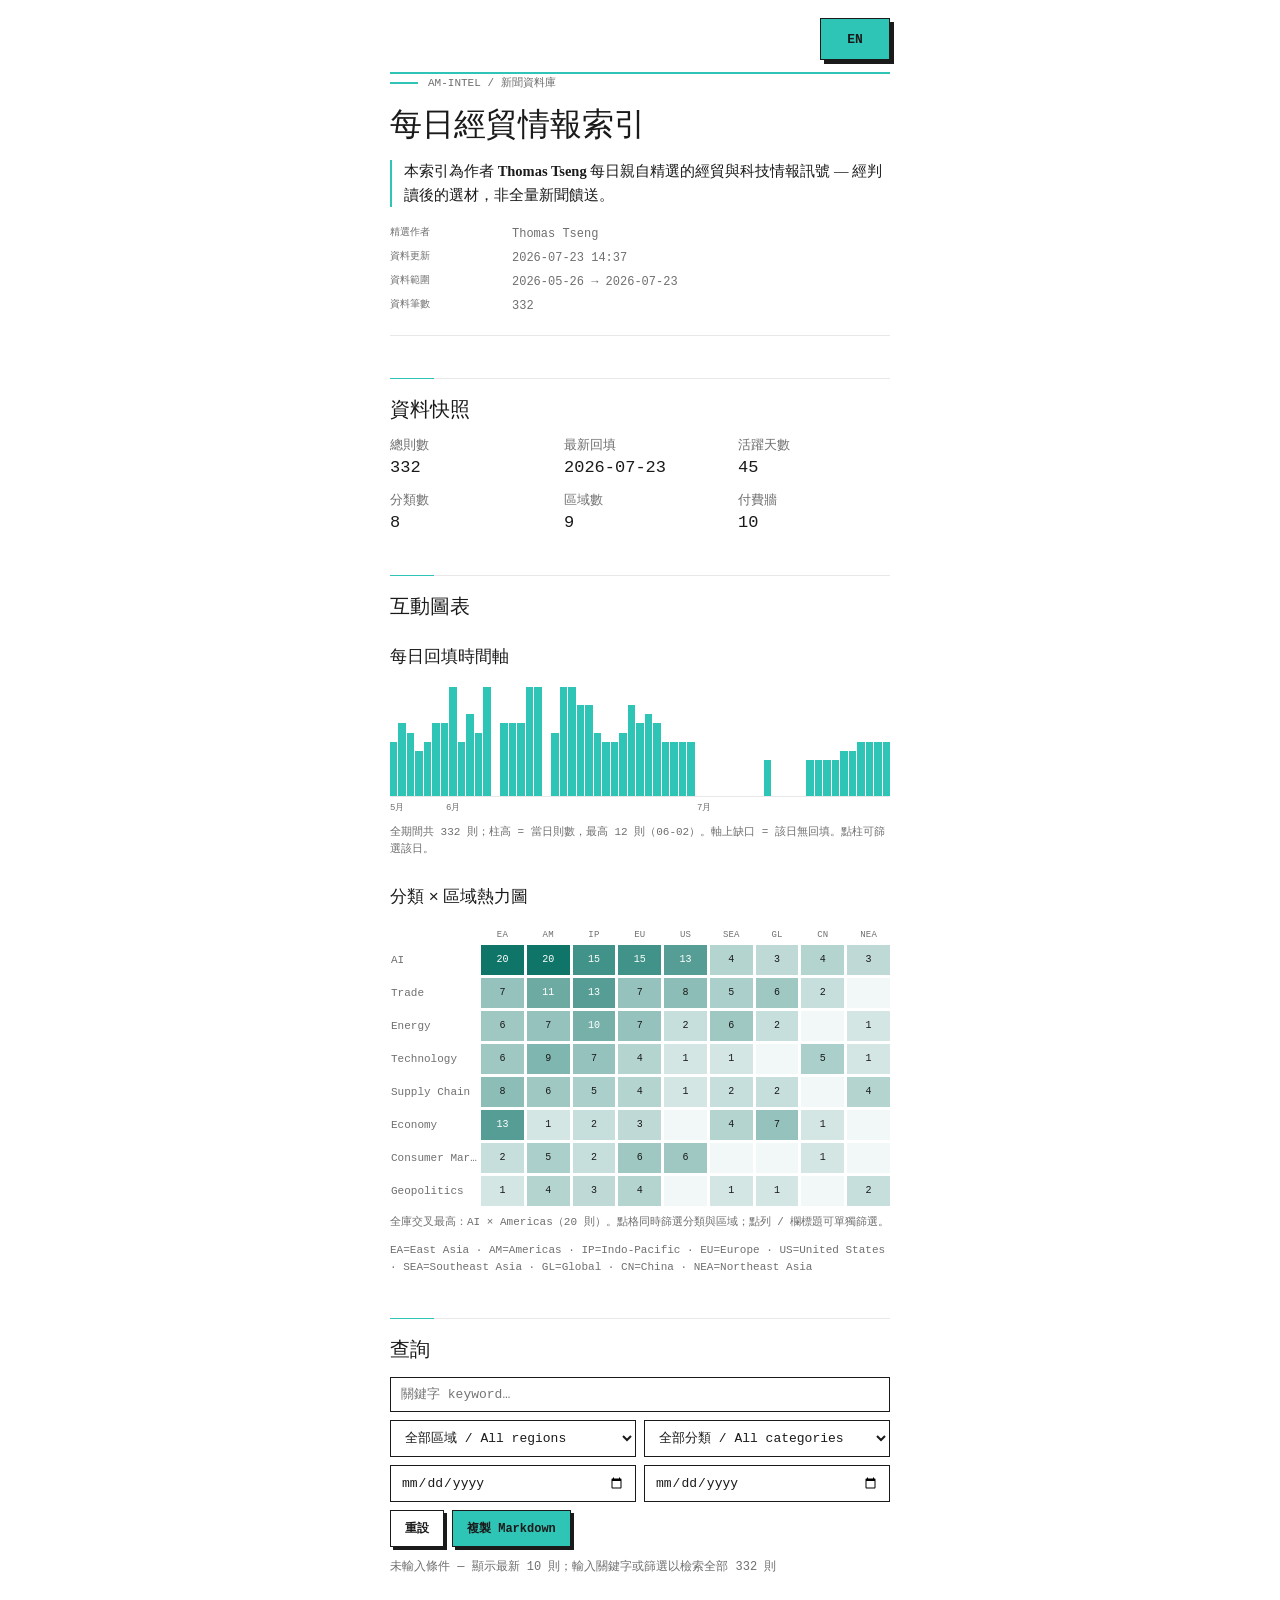
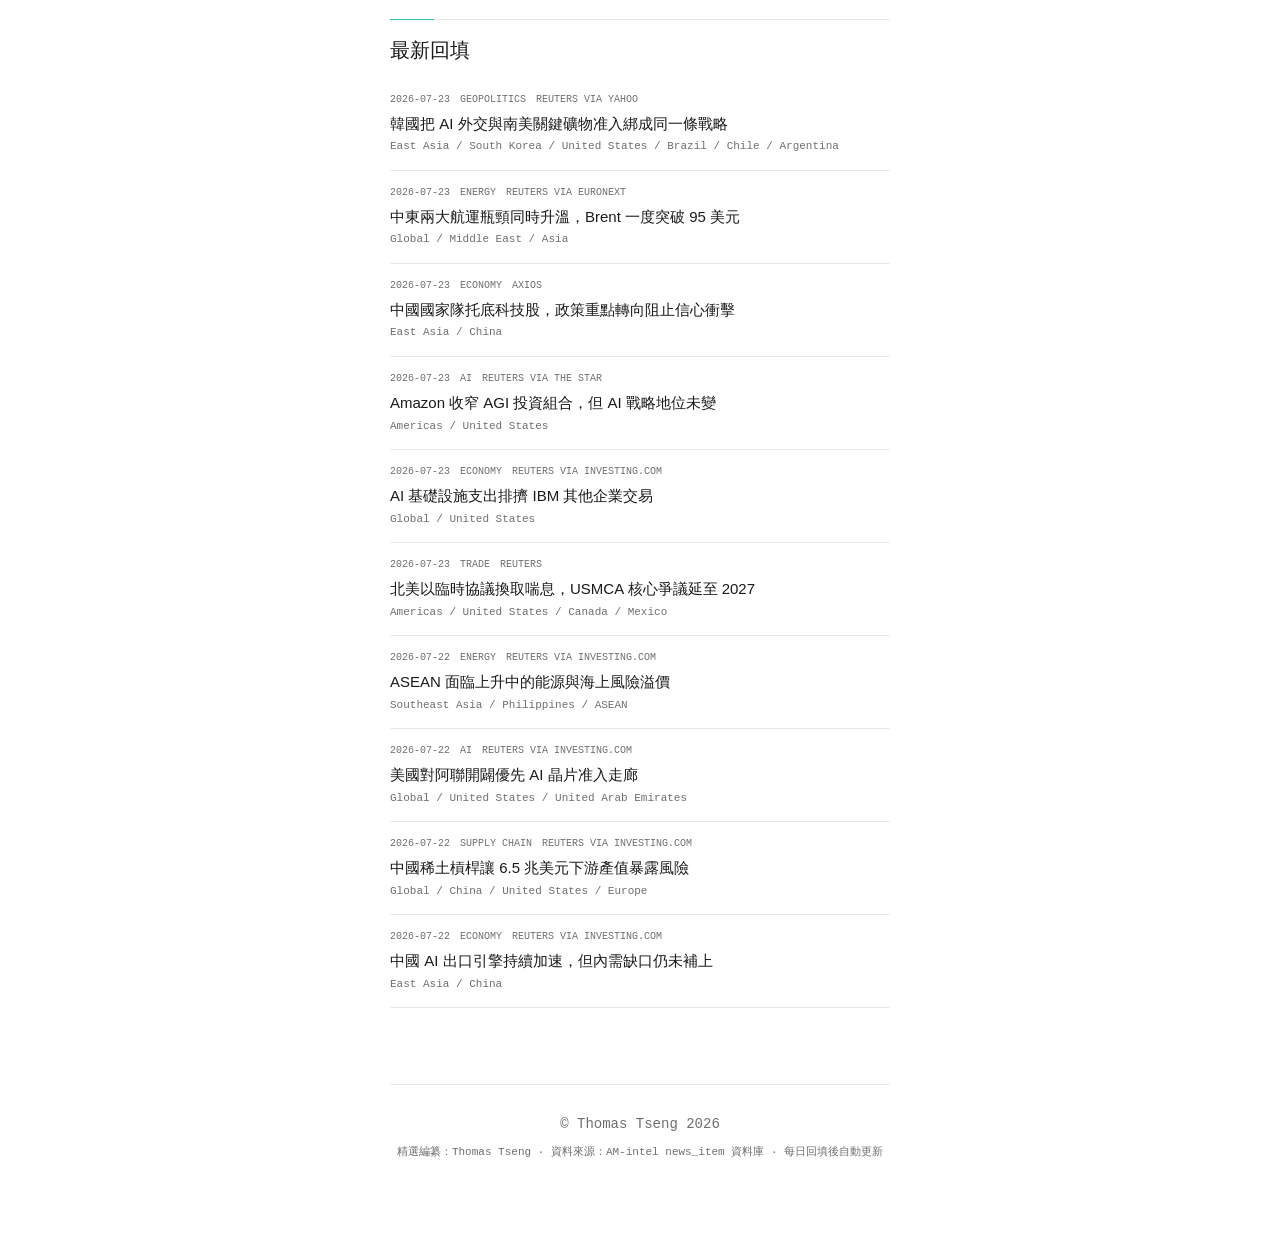
==== gas/index.html @ 2188354a "feat: GAS public deployment (curator emphasis by Thomas Tseng; live data via Pages data.json fallbac" ====
<!doctype html>
<html lang="zh-Hant">
<head>
  <meta charset="utf-8">
  <meta name="viewport" content="width=device-width, initial-scale=1">
  <title>AM-intel 新聞資料庫</title>
  <link rel="icon" href="data:image/svg+xml,<svg xmlns=%22http://www.w3.org/2000/svg%22 viewBox=%220 0 100 100%22><rect width=%22100%22 height=%22100%22 fill=%22%232ec4b6%22/></svg>">
  <style>
:root {
  --bg: #ffffff;
  --text: #1a1a1a;
  --muted: #6f6f6f;
  --line: #e8e8e8;
  --soft: #f6f7f7;
  --accent: #2ec4b6;
  --accent-soft: #e7f7f4;
  --font-body: Palatino, "Times New Roman", Times, Georgia, serif;
  --font-heading: "iA Writer Quattro S", Lato, Arial, sans-serif;
  --font-mono: "iA Writer Mono S", ui-monospace, SFMono-Regular, Menlo, monospace;
}
* { box-sizing: border-box; }
::selection { background: var(--accent-soft); color: var(--text); }
body { margin: 0; background: var(--bg); color: var(--text); font-family: var(--font-body); font-size: 15px; line-height: 1.68; }
.page { position: relative; width: min(500px, calc(100vw - 36px)); margin: 0 auto; padding: 72px 0 84px; }
body[data-lang="en"] [data-lang="zh"], body[data-lang="zh"] [data-lang="en"] { display: none !important; }
.language-toggle { position: absolute; top: 18px; right: 0; z-index: 20; min-width: 70px; min-height: 42px; border: 1px solid var(--text); background: var(--accent); color: var(--text); box-shadow: 4px 4px 0 var(--text); font-family: var(--font-mono); font-size: 13px; font-weight: 700; cursor: pointer; }
.language-toggle:hover { transform: translate(-1px, -1px); box-shadow: 5px 5px 0 var(--text); }
.language-toggle:active { transform: translate(2px, 2px); box-shadow: 2px 2px 0 var(--text); }
.language-toggle:focus-visible { outline: 3px solid var(--text); outline-offset: 4px; }
header { border-top: 2px solid var(--accent); border-bottom: 1px solid var(--line); padding-bottom: 20px; margin-bottom: 38px; }
.eyebrow { font-family: var(--font-mono); font-size: 11px; text-transform: uppercase; color: var(--muted); margin: 0 0 16px; }
.eyebrow::before { content: ""; display: inline-block; width: 28px; height: 2px; margin-right: 10px; vertical-align: middle; background: var(--accent); }
h1 { font-family: var(--font-heading); font-size: 32px; line-height: 1.05; font-weight: 400; margin: 0 0 18px; max-width: 500px; }
.meta { display: grid; gap: 6px; max-width: 500px; color: var(--muted); font-family: var(--font-mono); font-size: 12px; line-height: 1.5; }
.meta div { display: grid; grid-template-columns: 112px 1fr; gap: 10px; }
.meta-label { font-size: 10px; text-transform: uppercase; color: var(--muted); }
section { margin: 42px 0; }
h2 { position: relative; font-family: var(--font-heading); font-size: 20px; line-height: 1.2; font-weight: 400; margin: 0 0 16px; padding-top: 18px; border-top: 1px solid var(--line); }
h2::before { content: ""; position: absolute; top: -1px; left: 0; width: 44px; height: 1px; background: var(--accent); }
h3 { font-family: var(--font-heading); font-size: 17px; line-height: 1.25; font-weight: 400; margin: 28px 0 10px; }
p, li { max-width: 500px; }
a { color: var(--text); text-decoration-color: var(--accent); text-decoration-thickness: 1px; text-underline-offset: 2px; }
a:hover { text-decoration-color: var(--text); }
.muted { color: var(--muted); }
.curator { border-left: 2px solid var(--accent); padding-left: 12px; font-size: 14.5px; line-height: 1.62; margin: 0 0 18px; max-width: 500px; }

/* ---------- Metrics ---------- */
.metrics { display: grid; grid-template-columns: repeat(3, 1fr); column-gap: 22px; row-gap: 14px; }
.metric-label { display: block; font-size: 13px; line-height: 1.25; color: var(--muted); }
.metric-value { display: block; font-family: var(--font-mono); font-size: 17px; line-height: 1.1; margin-top: 6px; color: var(--text); }

/* ---------- Charts ---------- */
.chart-block { margin: 20px 0 26px; }
.chart-caption { color: var(--muted); font-family: var(--font-mono); font-size: 11px; line-height: 1.55; margin-top: 8px; }
/* daily timeline（連續時間軸細柱；空日 = 真實缺口，仍可 hover） */
#chart-tl { display: grid; gap: 1px; height: 110px; align-items: stretch; border-bottom: 1px solid var(--line); }
.tl-slot { position: relative; border: 0; padding: 0; margin: 0; background: transparent; cursor: pointer; display: flex; align-items: flex-end; transition: background 150ms ease; }
.tl-slot:hover { background: var(--accent-soft); }
.tl-slot:focus-visible { outline: 2px solid var(--text); outline-offset: 1px; }
.tl-bar { display: block; width: 100%; background: var(--accent); transition: height 560ms cubic-bezier(0.2, 0.8, 0.2, 1); }
.tl-slot.active { background: var(--accent-soft); }
.tl-slot.active .tl-bar { background: var(--text); }
#tl-x { display: grid; gap: 1px; font-family: var(--font-mono); font-size: 9px; color: var(--muted); margin-top: 4px; }
#tl-x span { overflow: visible; white-space: nowrap; }
/* matrix heatmap（分類 × 區域） */
#chart-matrix { display: grid; gap: 3px; }
.mx-h, .mx-rl { border: 0; background: none; padding: 2px 1px; cursor: pointer; font-family: var(--font-mono); color: var(--muted); }
.mx-h { font-size: 9px; text-align: center; letter-spacing: 0.02em; }
.mx-rl { font-size: 11px; text-align: left; overflow: hidden; text-overflow: ellipsis; white-space: nowrap; }
.mx-h:hover, .mx-rl:hover { color: var(--text); }
.mx-h.active, .mx-rl.active { color: var(--text); font-weight: 700; }
.mx-h:focus-visible, .mx-rl:focus-visible, .mx-cell:focus-visible { outline: 2px solid var(--text); outline-offset: 1px; }
.mx-cell { border: 0; padding: 0; min-height: 30px; cursor: pointer; font-family: var(--font-mono); font-size: 10px; display: flex; align-items: center; justify-content: center; transition: background 320ms ease; }
.mx-cell.active { outline: 2px solid var(--text); }
.mx-corner { pointer-events: none; }
/* tooltip */
#tip { position: fixed; z-index: 50; pointer-events: none; background: var(--text); color: #fff; font-family: var(--font-mono); font-size: 11px; line-height: 1.5; padding: 6px 9px; max-width: 260px; display: none; }

/* ---------- Query console ---------- */
.qrow { display: flex; flex-wrap: wrap; gap: 8px; margin-bottom: 8px; }
input[type="search"], select, input[type="date"] {
  font-family: var(--font-mono); font-size: 13px; color: var(--text);
  background: var(--bg); border: 1px solid var(--text); border-radius: 0;
  padding: 9px 10px; outline: none;
}
input[type="search"] { flex: 1 1 100%; }
select { flex: 1 1 46%; }
input[type="date"] { flex: 1 1 46%; }
input:focus-visible, select:focus-visible { outline: 2px solid var(--accent); outline-offset: 1px; }
.btn { font-family: var(--font-mono); font-size: 12px; font-weight: 700; border: 1px solid var(--text); background: var(--bg); color: var(--text); box-shadow: 3px 3px 0 var(--text); padding: 9px 14px; cursor: pointer; }
.btn:hover { transform: translate(-1px, -1px); box-shadow: 4px 4px 0 var(--text); }
.btn:active { transform: translate(2px, 2px); box-shadow: 1px 1px 0 var(--text); }
.btn.primary { background: var(--accent); }
.btn:disabled { opacity: 0.4; cursor: not-allowed; transform: none; box-shadow: 3px 3px 0 var(--text); }
.status-line { font-family: var(--font-mono); font-size: 12px; color: var(--muted); margin-top: 10px; }
.chip { display: inline-block; font-family: var(--font-mono); font-size: 11px; color: var(--text); background: var(--accent-soft); border: 1px solid var(--accent); padding: 3px 9px; margin: 8px 6px 0 0; cursor: pointer; }

/* ---------- Records (card rows) ---------- */
.rows { margin-top: 4px; }
.row { padding: 14px 0; border-bottom: 1px solid var(--line); cursor: pointer; transition: background 200ms ease; animation: fade-up 320ms cubic-bezier(0.2, 0.8, 0.2, 1) both; }
.row:hover { background: linear-gradient(90deg, var(--accent-soft), transparent 70%); }
@keyframes fade-up { from { opacity: 0; transform: translateY(6px); } to { opacity: 1; transform: none; } }
@keyframes fade-slide { from { opacity: 0; transform: translateY(-4px); } to { opacity: 1; transform: none; } }
.row-top { font-family: var(--font-mono); font-size: 10px; text-transform: uppercase; color: var(--muted); margin-bottom: 4px; display: flex; flex-wrap: wrap; gap: 4px 10px; }
.row-top .pw { color: var(--text); border-bottom: 1px solid var(--accent); }
.row-title { font-family: var(--font-heading); font-size: 15px; line-height: 1.45; }
.row-geo { font-family: var(--font-mono); font-size: 11px; color: var(--muted); margin-top: 3px; }
/* ---------- Detail: Industrial Dashboard panel ---------- */
.detail {
  --ind-panel: #F7F8F9; --ind-line: #DCE0E5;
  --ind-accent: #2EC4B6; --ind-accent-dim: #0F7568;
  --ind-fg1: #1A1A1A; --ind-fg2: #4A5058; --ind-fg3: #8A9098; --ind-green: #1E8E5A;
  position: relative;
  margin: 6px 0 14px; padding: 18px 18px 20px;
  background: var(--ind-panel);
  background-image:
    linear-gradient(rgba(26,26,26,0.04) 1px, transparent 1px),
    linear-gradient(90deg, rgba(26,26,26,0.04) 1px, transparent 1px);
  background-size: 24px 24px;
  border: 1px solid var(--ind-line);
  color: var(--ind-fg1);
  animation: fade-slide 240ms ease-out both;
}
.detail::before, .detail::after { content: ""; position: absolute; width: 10px; height: 10px; pointer-events: none; }
.detail::before { top: -1px; left: -1px; border-top: 2px solid var(--ind-accent); border-left: 2px solid var(--ind-accent); }
.detail::after { bottom: -1px; right: -1px; border-bottom: 2px solid var(--ind-accent); border-right: 2px solid var(--ind-accent); }
.detail, .detail * { font-family: -apple-system, system-ui, "PingFang TC", "Noto Sans TC", sans-serif; }
.detail .mono, .detail .dlabel, .detail .durl, .detail .dmeta, .detail .tagchip, .detail .k, .detail .v { font-family: "iA Writer Mono S", ui-monospace, SFMono-Regular, Menlo, monospace; }
.det { display: grid; grid-template-columns: 1.2fr 1fr; gap: 16px 22px; }
.det-foot { margin-top: 16px; padding-top: 14px; border-top: 1px solid var(--ind-line); }
.dnote { margin-top: 12px; font-size: 10.5px; overflow-wrap: anywhere; }
.dlabel { font-size: 10px; letter-spacing: 0.2em; text-transform: uppercase; color: var(--ind-accent-dim); margin: 16px 0 6px; }
.det > div > .dlabel:first-child, .det [data-lang] > .dlabel:first-child { margin-top: 0; }
.detail .dsum { font-size: 13.5px; line-height: 1.75; color: var(--ind-fg1); }
.detail .dki { font-size: 12.5px; line-height: 1.65; color: var(--ind-fg2); }
.detail .durl { font-size: 11.5px; overflow-wrap: anywhere; line-height: 1.6; }
.detail .durl a { color: var(--ind-accent); text-decoration: none; border-bottom: 1px solid var(--ind-accent-dim); }
.detail .durl a:hover { border-bottom-color: var(--ind-accent); }
.detail .dmeta { font-size: 11px; color: var(--ind-fg3); }
.detail .meta-grid { font-size: 11.5px; }
.detail .k { display: block; font-size: 10px; letter-spacing: 0.12em; text-transform: uppercase; color: var(--ind-fg3); margin: 12px 0 3px; }
.detail .meta-grid .k:first-child { margin-top: 0; }
.detail .v { display: block; }
.detail .v { color: var(--ind-fg2); font-size: 11.5px; line-height: 1.6; overflow-wrap: anywhere; }
.detail .rel-high { color: var(--ind-green); }
.detail .tagchip { display: inline-block; font-size: 10.5px; color: var(--ind-fg2); border: 1px solid var(--ind-line); border-radius: 2px; padding: 2px 8px; margin: 0 6px 6px 0; }
@media (max-width: 480px) { .det { grid-template-columns: 1fr; } }
.morebar { text-align: center; padding: 18px 0 0; }
.empty { font-family: var(--font-mono); font-size: 12px; color: var(--muted); padding: 24px 0; }

footer { margin-top: 58px; padding-top: 28px; border-top: 1px solid var(--line); color: var(--muted); font-family: var(--font-mono); font-size: 14px; text-align: center; }
.foot-note { font-size: 11px; margin-top: 6px; }

@media (max-width: 820px) {
  .page { width: calc(100vw - 30px); max-width: 500px; }
  .language-toggle { top: 14px; min-width: 68px; }
  h1 { font-size: 30px; }
  .metrics { grid-template-columns: 1fr 1fr; }
}
@media (max-width: 640px) {
  body { font-size: 14px; line-height: 1.65; }
  .page { width: calc(100vw - 24px); padding: 64px 0 72px; }
  .language-toggle { top: 10px; min-width: 62px; min-height: 38px; box-shadow: 3px 3px 0 var(--text); font-size: 12px; }
  header { margin-bottom: 32px; padding-bottom: 18px; }
  .eyebrow { font-size: 10px; margin-right: 82px; }
  h1 { font-size: 28px; line-height: 1.08; }
  .meta div { grid-template-columns: 1fr; gap: 0; }
  section { margin: 36px 0; }
  h2 { font-size: 19px; }
  .metrics { grid-template-columns: 1fr 1fr; column-gap: 16px; row-gap: 16px; }
  .metric-label { font-size: 12px; }
  .metric-value { font-size: 16px; }
  .crow { grid-template-columns: 96px 1fr 30px; }
}
@media (max-width: 380px) {
  .page { width: calc(100vw - 20px); }
  h1 { font-size: 26px; }
  .metrics { grid-template-columns: 1fr; }
  .eyebrow { margin-right: 72px; }
}
@media (prefers-reduced-motion: reduce) {
  *, *::before, *::after { transition: none !important; animation: none !important; }
}
@media print {
  body { font-size: 12px; }
  .page { width: auto; padding: 24px; }
  .language-toggle, .qrow, .btn, .morebar { display: none; }
  a { color: var(--text); text-decoration: none; }
  .col, .crow-fill { -webkit-print-color-adjust: exact; print-color-adjust: exact; }
}
  </style>
</head>
<body data-lang="zh">
  <main class="page">
    <button class="language-toggle" type="button" data-lang-toggle aria-label="Switch to English" aria-pressed="false">EN</button>
    <header>
      <p class="eyebrow"><span data-lang="zh">AM-INTEL / 新聞資料庫</span><span data-lang="en">AM-INTEL / News Database</span></p>
      <h1><span data-lang="zh">每日經貿情報索引</span><span data-lang="en">Daily Trade &amp; Tech Intelligence Index</span></h1>
      <p class="curator"><span data-lang="zh">本索引為作者 <strong>Thomas Tseng</strong> 每日親自精選的經貿與科技情報訊號 — 經判讀後的選材，非全量新聞饋送。</span><span data-lang="en">Every item in this index is hand-picked daily by the author, <strong>Thomas Tseng</strong> — a curated selection of trade &amp; tech intelligence, not a raw news feed.</span></p>
      <div class="meta">
        <div><span class="meta-label"><span data-lang="zh">精選作者</span><span data-lang="en">Curator</span></span><span class="meta-value">Thomas Tseng</span></div>
        <div><span class="meta-label"><span data-lang="zh">資料更新</span><span data-lang="en">Generated</span></span><time id="m-generated">–</time></div>
        <div><span class="meta-label"><span data-lang="zh">資料範圍</span><span data-lang="en">Date range</span></span><span id="m-range">–</span></div>
        <div><span class="meta-label"><span data-lang="zh">資料筆數</span><span data-lang="en">Records</span></span><span id="m-count">–</span></div>
      </div>
    </header>

    <section>
      <h2><span data-lang="zh">資料快照</span><span data-lang="en">Snapshot</span></h2>
      <div class="metrics">
        <div class="metric"><span class="metric-label"><span data-lang="zh">總則數</span><span data-lang="en">Total items</span></span><span class="metric-value" id="st-total">–</span></div>
        <div class="metric"><span class="metric-label"><span data-lang="zh">最新回填</span><span data-lang="en">Latest backfill</span></span><span class="metric-value" id="st-latest">–</span></div>
        <div class="metric"><span class="metric-label"><span data-lang="zh">活躍天數</span><span data-lang="en">Active days</span></span><span class="metric-value" id="st-days">–</span></div>
        <div class="metric"><span class="metric-label"><span data-lang="zh">分類數</span><span data-lang="en">Categories</span></span><span class="metric-value" id="st-cats">–</span></div>
        <div class="metric"><span class="metric-label"><span data-lang="zh">區域數</span><span data-lang="en">Regions</span></span><span class="metric-value" id="st-regions">–</span></div>
        <div class="metric"><span class="metric-label"><span data-lang="zh">付費牆</span><span data-lang="en">Paywalled</span></span><span class="metric-value" id="st-paywall">–</span></div>
      </div>
    </section>

    <section>
      <h2><span data-lang="zh">互動圖表</span><span data-lang="en">Interactive Charts</span></h2>

      <h3><span data-lang="zh">每日回填時間軸</span><span data-lang="en">Daily Intake Timeline</span></h3>
      <div class="chart-block">
        <div id="chart-tl" role="group" aria-label="Daily intake timeline"></div>
        <div id="tl-x" aria-hidden="true"></div>
        <p class="chart-caption" id="cap-cal"></p>
      </div>

      <h3><span data-lang="zh">分類 × 區域熱力圖</span><span data-lang="en">Category × Region Matrix</span></h3>
      <div class="chart-block">
        <div id="chart-matrix" role="group" aria-label="Category by region matrix heatmap"></div>
        <p class="chart-caption" id="cap-matrix"></p>
        <p class="chart-caption" id="mx-legend"></p>
      </div>
    </section>

    <section>
      <h2><span data-lang="zh">查詢</span><span data-lang="en">Query</span></h2>
      <div class="qrow">
        <input type="search" id="q" placeholder="關鍵字 keyword…" aria-label="keyword search">
        <select id="f-region" aria-label="region filter"></select>
        <select id="f-category" aria-label="category filter"></select>
        <input type="date" id="f-from" aria-label="date from">
        <input type="date" id="f-to" aria-label="date to">
        <button class="btn" id="btn-reset"><span data-lang="zh">重設</span><span data-lang="en">Reset</span></button>
        <button class="btn primary" id="btn-copy" disabled><span data-lang="zh">複製 Markdown</span><span data-lang="en">Copy Markdown</span></button>
      </div>
      <div class="status-line" id="status"></div>
      <div id="active-chips"></div>
    </section>

    <section>
      <h2 id="rows-title"><span data-lang="zh">最新回填</span><span data-lang="en">Latest Backfill</span></h2>
      <div class="rows" id="rows"></div>
      <div class="morebar" id="morebar"></div>
    </section>


    <footer>
      &copy; Thomas Tseng 2026
      <div class="foot-note muted" id="footer-meta"></div>
    </footer>
  </main>
  <div id="tip" role="status" aria-hidden="true"></div>

<script>
const EXPORT_CAP = 100;
const PAGE_SIZE = 40;
let DATA = { items: [] };
let matches = [];
let shown = 0;

const $ = (id) => document.getElementById(id);
const text = (v) => v == null ? "" : (Array.isArray(v) ? v.map(text).join(" ") : String(v));
const esc = (s) => text(s).replace(/[&<>"]/g, c => ({ "&": "&amp;", "<": "&lt;", ">": "&gt;", '"': "&quot;" }[c]));
const dual = (zh, en) => `<span data-lang="zh">${zh}</span><span data-lang="en">${en}</span>`;

function searchable(it) {
  return [
    it.note, it.signal_title_zh, it.signal_title_en, it.topic,
    it.summary_zh, it.summary_en, it.key_issue,
    it.region, it.country, it.category, it.sub_category,
    it.source, it.tags, it.source_tags, it.stakeholders,
  ].map(text).join(" ").toLowerCase();
}
const titleZh = (it) => it.signal_title_zh || it.topic || it.note;
const titleEn = (it) => it.signal_title_en || it.topic || it.note;
const sourceLabelZh = (it) => `${it.source || "原文"}${it.paywall ? "（付費牆）" : ""}`;
const mdLink = (label, url) => url ? `[${label}](${url})` : label;

/* ---------- Export (AM-intel/AGENTS.md Markdown Export Policy) ---------- */
function exportMarkdown(list, keyword) {
  const lines = [
    `# 關鍵字檢索：${keyword || "（全部）"}`, "",
    `匯出時間：${new Date().toISOString().slice(0, 16).replace("T", " ")}`,
    `結果數：${list.length}`, "",
  ];
  for (const it of list) {
    lines.push(`## ${titleZh(it)}`);
    lines.push("");
    lines.push(`- 日期：${it.date}`);
    lines.push(`- 區域 / 國家：${it.region || ""}${it.country ? " / " + it.country : ""}`);
    lines.push(`- 分類：${it.category || ""}`);
    lines.push(`- 來源：${mdLink(sourceLabelZh(it), it.source_url)}`);
    lines.push(`- 標題：[[${titleZh(it)}]]`);
    if (it.summary_zh) lines.push(`- 摘要：${it.summary_zh}`);
    if (it.key_issue) lines.push(`- 關鍵議題：${it.key_issue}`);
    lines.push("");
  }
  return lines.join("\n");
}

/* ---------- Aggregation ---------- */
function countBy(items, key) {
  const m = new Map();
  for (const it of items) m.set(it[key] || "N/A", (m.get(it[key] || "N/A") || 0) + 1);
  return [...m.entries()].sort((a, b) => b[1] - a[1]);
}

/* ---------- Tooltip ---------- */
const tip = $("tip");
function showTip(e, html) {
  tip.innerHTML = html;
  tip.style.display = "block";
  const x = Math.min(e.clientX + 12, window.innerWidth - 200);
  tip.style.left = x + "px";
  tip.style.top = (e.clientY + 14) + "px";
}
function hideTip() { tip.style.display = "none"; }

/* ---------- Charts: heatmaps, build once + cross-filter live update ----------
   月曆熱力圖排除「日期」條件；分類×區域矩陣排除「分類+區域」條件。
   深淺 = 則數強度；點擊 = 篩選；選中以外框高亮。 */
let CAT_KEYS = [], REGION_KEYS = [], CAL_DATES = [], chartsBuilt = false;
const REG_ABBR = { "East Asia": "EA", "Americas": "AM", "Indo-Pacific": "IP", "Europe": "EU", "United States": "US", "Southeast Asia": "SEA", "Global": "GL", "China": "CN", "Northeast Asia": "NEA" };
const abbr = (r) => REG_ABBR[r] || r.slice(0, 3).toUpperCase();

function passesExcept(it, f, skip) {
  return (!f.q || it._s.includes(f.q)) &&
    (skip.includes("region")   || !f.region   || it.region === f.region) &&
    (skip.includes("category") || !f.category || it.category === f.category) &&
    (skip.includes("date")     || ((!f.from || it.date >= f.from) && (!f.to || it.date <= f.to)));
}

/* 強度色：深薄荷 #0F7568 疊加透明度；零值近白（真零不誇大） */
const heatBg = (n, max) => n === 0
  ? "rgba(15,117,104,0.05)"
  : `rgba(15,117,104,${(0.14 + 0.86 * n / max).toFixed(2)})`;
const heatFg = (n, max) => (n > 0 && n / max > 0.45) ? "#fff" : "#1a1a1a";

const ymd = (dt) => `${dt.getFullYear()}-${String(dt.getMonth() + 1).padStart(2, "0")}-${String(dt.getDate()).padStart(2, "0")}`;
const parseD = (s) => new Date(+s.slice(0, 4), +s.slice(5, 7) - 1, +s.slice(8, 10), 12);

function buildCharts() {
  CAT_KEYS = countBy(DATA.items, "category").map(p => p[0]);
  REGION_KEYS = countBy(DATA.items, "region").map(p => p[0]);
  const dates = DATA.items.map(i => i.date).sort();
  const minD = parseD(dates[0]), maxD = parseD(dates[dates.length - 1]);

  /* --- 時間軸（連續日期，含空日缺口） --- */
  const tl = $("chart-tl"), tlx = $("tl-x");
  let lastMonth = -1;
  for (let d = new Date(minD); d <= maxD; d.setDate(d.getDate() + 1)) {
    const key = ymd(d);
    CAL_DATES.push(key);
    const slot = document.createElement("button");
    slot.type = "button"; slot.className = "tl-slot"; slot.dataset.key = key;
    slot.innerHTML = '<span class="tl-bar" style="height:0%"></span>';
    slot.addEventListener("mousemove", (e) => showTip(e, slot.dataset.tt));
    slot.addEventListener("mouseleave", hideTip);
    slot.addEventListener("click", () => {
      const on = $("f-from").value === key && $("f-to").value === key;
      $("f-from").value = on ? "" : key;
      $("f-to").value = on ? "" : key;
      render();
    });
    tl.appendChild(slot);
    const lbl = document.createElement("span");
    if (d.getMonth() !== lastMonth) {
      lastMonth = d.getMonth();
      lbl.innerHTML = dual(`${lastMonth + 1}月`, d.toLocaleString("en", { month: "short" }));
    }
    tlx.appendChild(lbl);
  }
  tl.style.gridTemplateColumns = `repeat(${CAL_DATES.length}, 1fr)`;
  tlx.style.gridTemplateColumns = `repeat(${CAL_DATES.length}, 1fr)`;

  /* --- 矩陣 --- */
  const mx = $("chart-matrix");
  mx.style.gridTemplateColumns = `88px repeat(${REGION_KEYS.length}, 1fr)`;
  const corner = document.createElement("div");
  corner.className = "mx-corner";
  mx.appendChild(corner);
  for (const reg of REGION_KEYS) {
    const h = document.createElement("button");
    h.type = "button"; h.className = "mx-h";
    h.textContent = abbr(reg); h.title = reg; h.dataset.reg = reg;
    h.addEventListener("click", () => { $("f-region").value = ($("f-region").value === reg) ? "" : reg; render(); });
    mx.appendChild(h);
  }
  for (const cat of CAT_KEYS) {
    const rl = document.createElement("button");
    rl.type = "button"; rl.className = "mx-rl";
    rl.textContent = cat; rl.title = cat; rl.dataset.cat = cat;
    rl.addEventListener("click", () => { $("f-category").value = ($("f-category").value === cat) ? "" : cat; render(); });
    mx.appendChild(rl);
    for (const reg of REGION_KEYS) {
      const c = document.createElement("button");
      c.type = "button"; c.className = "mx-cell";
      c.dataset.cat = cat; c.dataset.reg = reg;
      c.addEventListener("mousemove", (e) => showTip(e, c.dataset.tt));
      c.addEventListener("mouseleave", hideTip);
      c.addEventListener("click", () => {
        const both = $("f-category").value === cat && $("f-region").value === reg;
        $("f-category").value = both ? "" : cat;
        $("f-region").value = both ? "" : reg;
        render();
      });
      mx.appendChild(c);
    }
  }
  $("mx-legend").textContent = REGION_KEYS.map(r => `${abbr(r)}=${r}`).join(" · ");
}

function updateCharts() {
  const f = currentFilter();
  const filtered = f.q || f.region || f.category || f.from || f.to;

  /* 時間軸（排除日期自身） */
  const cBase = DATA.items.filter(it => passesExcept(it, f, "date"));
  const cCount = new Map(CAL_DATES.map(k => [k, 0]));
  for (const it of cBase) if (cCount.has(it.date)) cCount.set(it.date, cCount.get(it.date) + 1);
  const cMax = Math.max(...cCount.values(), 1);
  let peakDate = "", peakN = 0;
  for (const [k, n] of cCount) if (n > peakN) { peakN = n; peakDate = k; }
  $("chart-tl").querySelectorAll(".tl-slot").forEach(slot => {
    const d = slot.dataset.key, n = cCount.get(d);
    slot.querySelector(".tl-bar").style.height = (n / cMax * 100).toFixed(1) + "%";
    slot.classList.toggle("active", f.from === d && f.to === d);
    slot.dataset.tt = `${d}<br>${n} 則 / items`;
    slot.setAttribute("aria-label", `${d}: ${n}`);
  });
  const cTotal = [...cCount.values()].reduce((s2, n) => s2 + n, 0);
  $("cap-cal").innerHTML = cTotal === 0
    ? dual("目前條件下無資料。", "No records under the current query.")
    : dual(
        `${filtered ? "目前條件下" : "全期間"}共 ${cTotal} 則；柱高 = 當日則數，最高 ${peakN} 則（${peakDate.slice(5)}）。軸上缺口 = 該日無回填。點柱可篩選該日。`,
        `${cTotal} items ${filtered ? "under the current query" : "in total"}; bar height = items per day, peak ${peakN} (${peakDate.slice(5)}). Gaps on the axis are days with no backfill. Click a bar to filter.`
      );

  /* 矩陣（排除分類+區域自身） */
  const mBase = DATA.items.filter(it => passesExcept(it, f, "category+region"));
  const mCount = new Map();
  for (const it of mBase) {
    const k = it.category + "|" + it.region;
    mCount.set(k, (mCount.get(k) || 0) + 1);
  }
  const mMax = Math.max(...mCount.values(), 1);
  let topK = "", topN = 0;
  for (const [k, n] of mCount) if (n > topN) { topN = n; topK = k; }
  $("chart-matrix").querySelectorAll(".mx-cell").forEach(c => {
    const n = mCount.get(c.dataset.cat + "|" + c.dataset.reg) || 0;
    c.style.background = heatBg(n, mMax);
    c.style.color = heatFg(n, mMax);
    c.textContent = n > 0 ? n : "";
    c.classList.toggle("active", f.category === c.dataset.cat && f.region === c.dataset.reg);
    c.dataset.tt = `${esc(c.dataset.cat)} × ${esc(c.dataset.reg)}<br>${n} 則 / items`;
    c.setAttribute("aria-label", `${c.dataset.cat} × ${c.dataset.reg}: ${n}`);
  });
  $("chart-matrix").querySelectorAll(".mx-rl").forEach(b => b.classList.toggle("active", f.category === b.dataset.cat));
  $("chart-matrix").querySelectorAll(".mx-h").forEach(b => b.classList.toggle("active", f.region === b.dataset.reg));
  const [tCat, tReg] = topK.split("|");
  $("cap-matrix").innerHTML = mBase.length === 0
    ? dual("目前條件下無資料。", "No records under the current query.")
    : dual(
        `${filtered ? `目前條件 ${mBase.length} 則中` : "全庫"}交叉最高：${tCat} × ${tReg}（${topN} 則）。點格同時篩選分類與區域；點列 / 欄標題可單獨篩選。`,
        `Hottest cell ${filtered ? `among the ${mBase.length} matching items` : "overall"}: ${tCat} × ${tReg} (${topN}). Click a cell to filter both dimensions; click a row / column header to filter one.`
      );
}

function renderCharts() {
  if (!chartsBuilt) {
    chartsBuilt = true;
    buildCharts();
    requestAnimationFrame(() => requestAnimationFrame(updateCharts));
    return;
  }
  updateCharts();
}

/* ---------- Filter ---------- */
function currentFilter() {
  return {
    q: $("q").value.trim().toLowerCase(),
    region: $("f-region").value,
    category: $("f-category").value,
    from: $("f-from").value,
    to: $("f-to").value,
  };
}
function applyFilter() {
  const f = currentFilter();
  matches = DATA.items.filter((it) =>
    (!f.q || it._s.includes(f.q)) &&
    (!f.region || it.region === f.region) &&
    (!f.category || it.category === f.category) &&
    (!f.from || it.date >= f.from) &&
    (!f.to || it.date <= f.to)
  );
}

/* ---------- Records ---------- */
function rowNode(it) {
  const div = document.createElement("div");
  div.className = "row";
  div.setAttribute("role", "button");
  div.tabIndex = 0;
  const pwZh = it.paywall ? ` · <span class="pw">付費牆</span>` : "";
  const pwEn = it.paywall ? ` · <span class="pw">paywall</span>` : "";
  div.innerHTML =
    `<div class="row-top"><span>${it.date}</span><span>${esc(it.category)}</span>` +
    `<span>${dual(esc(it.source) + pwZh, esc(it.source) + pwEn)}</span></div>` +
    `<div class="row-title">${dual(esc(titleZh(it)), esc(titleEn(it)))}</div>` +
    `<div class="row-geo">${esc(it.region)}${it.country ? " / " + esc(it.country) : ""}</div>`;
  const open = () => toggleDetail(div, it);
  div.addEventListener("click", open);
  div.addEventListener("keydown", (e) => { if (e.key === "Enter" || e.key === " ") { e.preventDefault(); open(); } });
  return div;
}

function detailNode(it) {
  const d = document.createElement("div");
  d.className = "detail";
  const chips = (arr) => (Array.isArray(arr) ? arr : []).map(t => `<span class="tagchip">${esc(t)}</span>`).join("") || `<span class="v">–</span>`;
  const L = (en, zh) => dual(`${en} // ${zh}`, en);  /* 工業版複合標籤；EN 模式僅英文（no-CJK 契約） */
  const practice = (it.used_for_practice === true || it.used_for_practice === "true")
    ? "✓ " + (esc(it.practice_date) || "done") : "not yet";
  d.innerHTML = `<div class="det">
    <div>
      <div class="dlabel">${L("Summary", "摘要")}</div>
      <div class="dsum">${dual(esc(it.summary_zh) || "（無摘要）", esc(it.summary_en) || "(no summary)")}</div>
      ${it.key_issue ? `<div data-lang="zh"><div class="dlabel">Key Issue // 關鍵議題</div><div class="dki">${esc(it.key_issue)}</div></div>` : ""}
      <div class="dlabel">${L("Source URL", "消息來源")}</div>
      ${it.source_url
        ? `<div class="durl"><a href="${esc(it.source_url)}" target="_blank" rel="noopener">${esc(it.source_url)} ↗</a></div>`
        : `<div class="durl">–</div>`}
      <div class="dmeta" style="margin-top:4px">${dual(esc(sourceLabelZh(it)), esc(it.source) + (it.paywall ? " (paywall)" : ""))}</div>
    </div>
    <div>
      <div class="dlabel">Meta</div>
      <div class="meta-grid">
        <span class="k">EN Title</span><span class="v">${esc(it.signal_title_en) || "–"}</span>
        <span class="k">Topic</span><span class="v">${esc(it.topic) || "–"}</span>
        <span class="k">Sub-cat</span><span class="v">${esc(it.sub_category) || "–"}</span>
        <span class="k">Relevance</span><span class="v ${it.business_relevance === "high" ? "rel-high" : ""}">${esc(it.business_relevance) || "–"}</span>
        <span class="k">Practice</span><span class="v">${practice}</span>
      </div>
    </div>
  </div>
  <div class="det-foot">
    <div data-lang="zh">
      <div class="dlabel" style="margin-top:0">Stakeholders // 利害關係方</div>
      <div>${chips(it.stakeholders)}</div>
      <div class="dlabel">Tags // 標籤</div>
      <div>${chips(it.tags)}</div>
    </div>
    <div class="dmeta dnote" title="${esc(it.note)}">NOTE&nbsp;&nbsp;${esc(it.note.split("/").pop())}</div>
  </div>`;
  return d;
}

function toggleDetail(rowEl, it) {
  const next = rowEl.nextElementSibling;
  if (next && next.classList.contains("detail")) { next.remove(); return; }
  document.querySelectorAll(".detail").forEach(x => x.remove());
  rowEl.after(detailNode(it));
}

function appendRows(from, to) {
  const box = $("rows");
  let ri = 0;
  for (const it of matches.slice(from, to)) {
    const node = rowNode(it);
    node.style.animationDelay = Math.min(ri++ * 28, 320) + "ms";
    box.appendChild(node);
  }
  shown = Math.min(to, matches.length);
  const mb = $("morebar");
  mb.replaceChildren();
  if (shown < matches.length) {
    const b = document.createElement("button");
    b.className = "btn";
    b.innerHTML = dual(`載入更多（剩 ${matches.length - shown} 則）`, `Load more (${matches.length - shown} remaining)`);
    b.addEventListener("click", () => appendRows(shown, shown + PAGE_SIZE));
    mb.appendChild(b);
  }
}

function renderChips() {
  const f = currentFilter();
  const box = $("active-chips");
  box.replaceChildren();
  const chips = [];
  if (f.q) chips.push([`“${f.q}”`, () => { $("q").value = ""; }]);
  if (f.region) chips.push([f.region, () => { $("f-region").value = ""; }]);
  if (f.category) chips.push([f.category, () => { $("f-category").value = ""; }]);
  if (f.from || f.to) chips.push([`${f.from || "…"} → ${f.to || "…"}`, () => { $("f-from").value = ""; $("f-to").value = ""; }]);
  for (const [label, clear] of chips) {
    const b = document.createElement("button");
    b.className = "chip";
    b.type = "button";
    b.textContent = `${label} ✕`;
    b.addEventListener("click", () => { clear(); render(); });
    box.appendChild(b);
  }
}

const DEFAULT_ROWS = 10;
function render() {
  applyFilter();
  $("rows").replaceChildren();
  const f = currentFilter();
  const filtered = f.q || f.region || f.category || f.from || f.to;
  if (!filtered) matches = DATA.items.slice(0, DEFAULT_ROWS);
  $("btn-copy").disabled = matches.length === 0;
  $("rows-title").innerHTML = filtered
    ? dual("檢索結果", "Records")
    : dual("最新回填", "Latest Backfill");
  $("status").innerHTML = filtered
    ? dual(`符合 ${matches.length} 則（共 ${DATA.items.length} 則）`, `${matches.length} of ${DATA.items.length} records match`)
    : dual(`未輸入條件 — 顯示最新 ${matches.length} 則；輸入關鍵字或篩選以檢索全部 ${DATA.items.length} 則`,
           `No query — showing the latest ${matches.length}; type a keyword or filter to search all ${DATA.items.length}`);
  renderChips();
  renderCharts();
  if (matches.length === 0) {
    $("rows").innerHTML = `<div class="empty">${dual("沒有符合的新聞", "No matching records")}</div>`;
    $("morebar").replaceChildren();
    return;
  }
  appendRows(0, PAGE_SIZE);
}

/* ---------- Events ---------- */
$("q").addEventListener("input", render);
["f-region", "f-category", "f-from", "f-to"].forEach(id => $(id).addEventListener("change", render));
$("btn-reset").addEventListener("click", () => {
  ["q", "f-region", "f-category", "f-from", "f-to"].forEach(id => $(id).value = "");
  render();
});
$("btn-copy").addEventListener("click", async () => {
  const btn = $("btn-copy");
  const f = currentFilter();
  const isFiltered = f.q || f.region || f.category || f.from || f.to;
  const label = f.q || (isFiltered ? "（條件檢索）" : "（最新回填）");
  const md = exportMarkdown(matches.slice(0, EXPORT_CAP), label);
  try {
    await navigator.clipboard.writeText(md);
    btn.innerHTML = matches.length > EXPORT_CAP
      ? dual(`已複製前 ${EXPORT_CAP} 則`, `Copied first ${EXPORT_CAP}`)
      : dual("已複製 ✓", "Copied ✓");
  } catch (e) { btn.innerHTML = dual("複製失敗", "Copy failed"); console.error(e); }
  setTimeout(() => { btn.innerHTML = dual("複製 Markdown", "Copy Markdown"); }, 1500);
});

/* ---------- Language toggle (template standard) ---------- */
const toggle = document.querySelector("[data-lang-toggle]");
const titles = { zh: "AM-intel 新聞資料庫", en: "AM-intel News Database" };
function setLanguage(lang) {
  const next = lang === "en" ? "en" : "zh";
  document.documentElement.lang = next === "zh" ? "zh-Hant" : "en";
  document.body.dataset.lang = next;
  document.title = titles[next];
  toggle.textContent = next === "zh" ? "EN" : "ZH";
  toggle.setAttribute("aria-label", next === "zh" ? "Switch to English" : "Switch to Traditional Chinese");
  toggle.setAttribute("aria-pressed", next === "en" ? "true" : "false");
}
toggle.addEventListener("click", () => setLanguage(document.body.dataset.lang === "zh" ? "en" : "zh"));

/* ---------- Init ---------- */
function boot(d) {
    DATA = d;
    DATA.items.forEach(it => { it._s = searchable(it); });
    const dates = [...new Set(d.items.map(i => i.date))].sort();
    const cats = countBy(d.items, "category");
    const regs = countBy(d.items, "region");
    const fillSel = (id, zhAll, enAll, pairs) => {
      const s = $(id);
      const o0 = document.createElement("option");
      o0.value = "";
      o0.textContent = `${zhAll} / ${enAll}`;
      s.appendChild(o0);
      for (const [v] of pairs) {
        const o = document.createElement("option");
        o.value = o.textContent = v;
        s.appendChild(o);
      }
    };
    fillSel("f-region", "全部區域", "All regions", regs);
    fillSel("f-category", "全部分類", "All categories", cats);
    $("m-generated").textContent = d.generated_at.replace("T", " ").slice(0, 16);
    $("m-range").textContent = `${dates[0]} → ${dates[dates.length - 1]}`;
    $("m-count").textContent = d.count;
    $("st-total").textContent = d.count;
    $("st-latest").textContent = d.latest_date;
    $("st-days").textContent = dates.length;
    $("st-cats").textContent = cats.length;
    $("st-regions").textContent = regs.length;
    $("st-paywall").textContent = d.items.filter(i => i.paywall).length;
    $("footer-meta").innerHTML = dual(
      `精選編纂：Thomas Tseng · 資料來源：AM-intel news_item 資料庫 · 每日回填後自動更新`,
      `Curated by Thomas Tseng · Source: AM-intel news_item database · auto-refreshed after daily backfill`
    );
    render();
}
/* 載入順序：1) 內嵌 dataset（vault 離線版，builder 注入）2) fetch data.json（Pages 版） */
/* 絕對 URL 用片段 join 組裝：GAS HtmlService 會改寫頁面內（含 script 與註解）的 URL 樣式序列，
   使 document.write 載入器產生非法 token（2026-07-23 以 probe A-F 二分法實測定位）。
   任何「協定 + 雙斜線 + 網域」的完整序列都不得直接出現在本檔。 */
const DATA_URLS = ["data.json", ["https:", "thomas92tw.github.io", "am-intel-dashboard", "data.json"].join("/").replace(":/", ":" + "//")];
const inline = document.getElementById("dataset");
if (inline) {
  boot(JSON.parse(inline.textContent));
} else {
  (async () => {
    for (const url of DATA_URLS) {
      try {
        const r = await fetch(url);
        if (!r.ok) throw new Error(`HTTP ${r.status}`);
        boot(await r.json());
        return;
      } catch (e) { console.warn(`data source failed: ${url}`, e); }
    }
    $("status").innerHTML = dual(
      "無法載入資料來源（data.json）。",
      "Failed to load the data source (data.json)."
    );
  })();
}
</script>
</body>
</html>
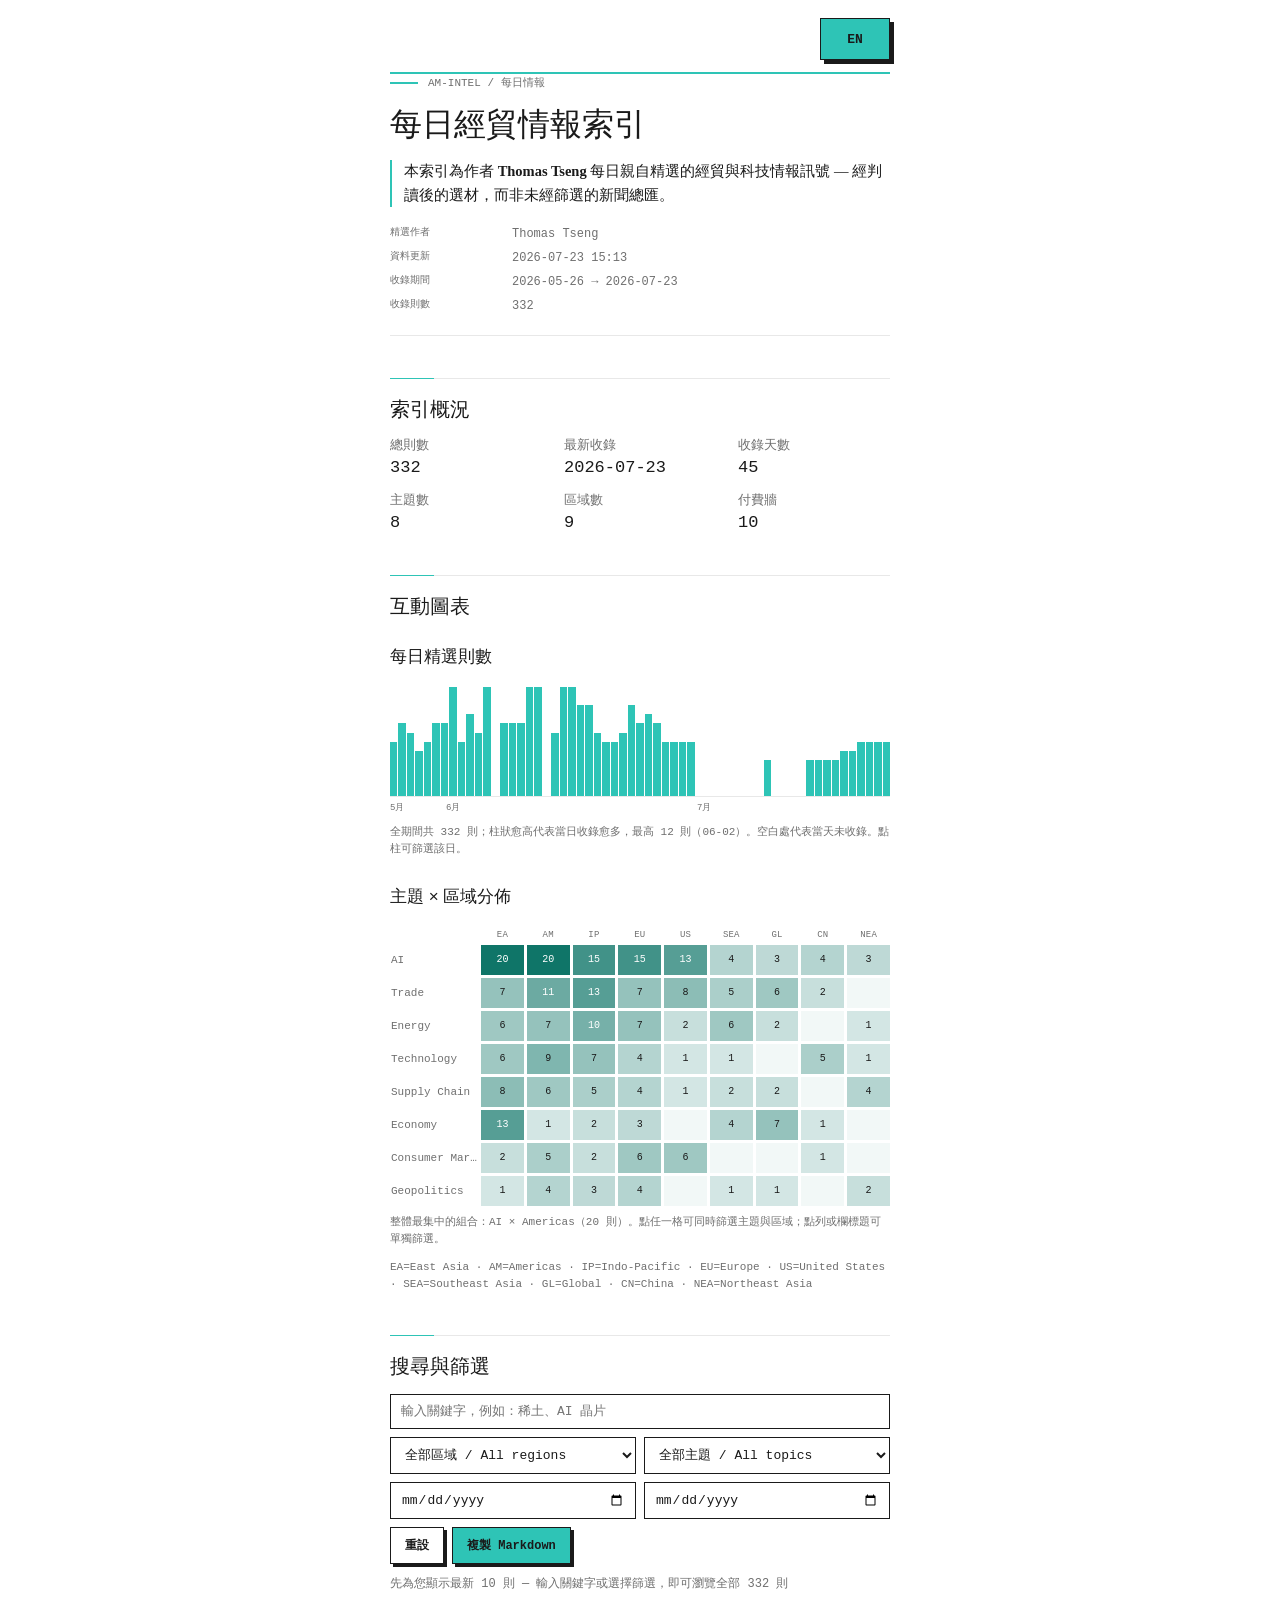
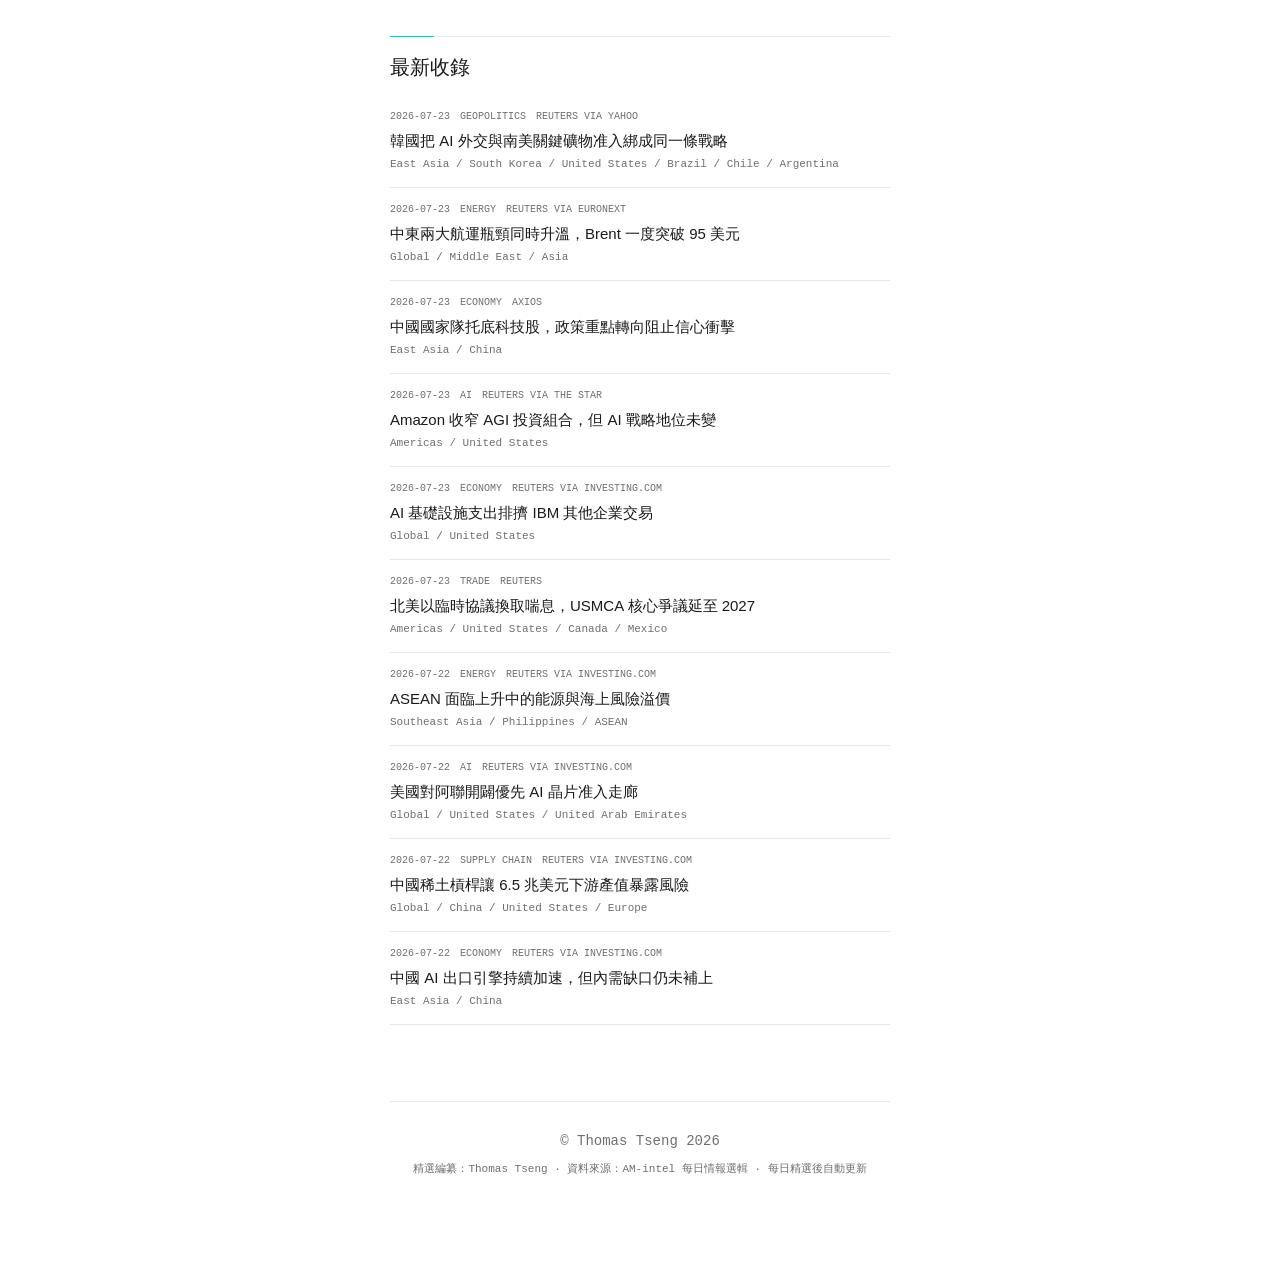
==== commit d24d8d55: "copy: de-AI business register pass (A1-A13 engineering jargon, B removes internal Practice/Note trac" ====
--- a/gas/index.html
+++ b/gas/index.html
@@ -3,7 +3,7 @@
 <head>
   <meta charset="utf-8">
   <meta name="viewport" content="width=device-width, initial-scale=1">
-  <title>AM-intel 新聞資料庫</title>
+  <title>每日經貿情報索引 — Thomas Tseng 精選</title>
   <link rel="icon" href="data:image/svg+xml,<svg xmlns=%22http://www.w3.org/2000/svg%22 viewBox=%220 0 100 100%22><rect width=%22100%22 height=%22100%22 fill=%22%232ec4b6%22/></svg>">
   <style>
 :root {
@@ -128,7 +128,6 @@
 .detail .mono, .detail .dlabel, .detail .durl, .detail .dmeta, .detail .tagchip, .detail .k, .detail .v { font-family: "iA Writer Mono S", ui-monospace, SFMono-Regular, Menlo, monospace; }
 .det { display: grid; grid-template-columns: 1.2fr 1fr; gap: 16px 22px; }
 .det-foot { margin-top: 16px; padding-top: 14px; border-top: 1px solid var(--ind-line); }
-.dnote { margin-top: 12px; font-size: 10.5px; overflow-wrap: anywhere; }
 .dlabel { font-size: 10px; letter-spacing: 0.2em; text-transform: uppercase; color: var(--ind-accent-dim); margin: 16px 0 6px; }
 .det > div > .dlabel:first-child, .det [data-lang] > .dlabel:first-child { margin-top: 0; }
 .detail .dsum { font-size: 13.5px; line-height: 1.75; color: var(--ind-fg1); }
@@ -194,24 +193,24 @@
   <main class="page">
     <button class="language-toggle" type="button" data-lang-toggle aria-label="Switch to English" aria-pressed="false">EN</button>
     <header>
-      <p class="eyebrow"><span data-lang="zh">AM-INTEL / 新聞資料庫</span><span data-lang="en">AM-INTEL / News Database</span></p>
+      <p class="eyebrow"><span data-lang="zh">AM-INTEL / 每日情報</span><span data-lang="en">AM-INTEL / Daily Intelligence</span></p>
       <h1><span data-lang="zh">每日經貿情報索引</span><span data-lang="en">Daily Trade &amp; Tech Intelligence Index</span></h1>
-      <p class="curator"><span data-lang="zh">本索引為作者 <strong>Thomas Tseng</strong> 每日親自精選的經貿與科技情報訊號 — 經判讀後的選材，非全量新聞饋送。</span><span data-lang="en">Every item in this index is hand-picked daily by the author, <strong>Thomas Tseng</strong> — a curated selection of trade &amp; tech intelligence, not a raw news feed.</span></p>
+      <p class="curator"><span data-lang="zh">本索引為作者 <strong>Thomas Tseng</strong> 每日親自精選的經貿與科技情報訊號 — 經判讀後的選材，而非未經篩選的新聞總匯。</span><span data-lang="en">Every item in this index is hand-picked daily by the author, <strong>Thomas Tseng</strong> — a curated selection of trade &amp; tech intelligence, not a raw news feed.</span></p>
       <div class="meta">
         <div><span class="meta-label"><span data-lang="zh">精選作者</span><span data-lang="en">Curator</span></span><span class="meta-value">Thomas Tseng</span></div>
-        <div><span class="meta-label"><span data-lang="zh">資料更新</span><span data-lang="en">Generated</span></span><time id="m-generated">–</time></div>
-        <div><span class="meta-label"><span data-lang="zh">資料範圍</span><span data-lang="en">Date range</span></span><span id="m-range">–</span></div>
-        <div><span class="meta-label"><span data-lang="zh">資料筆數</span><span data-lang="en">Records</span></span><span id="m-count">–</span></div>
+        <div><span class="meta-label"><span data-lang="zh">資料更新</span><span data-lang="en">Updated</span></span><time id="m-generated">–</time></div>
+        <div><span class="meta-label"><span data-lang="zh">收錄期間</span><span data-lang="en">Coverage period</span></span><span id="m-range">–</span></div>
+        <div><span class="meta-label"><span data-lang="zh">收錄則數</span><span data-lang="en">Items</span></span><span id="m-count">–</span></div>
       </div>
     </header>
 
     <section>
-      <h2><span data-lang="zh">資料快照</span><span data-lang="en">Snapshot</span></h2>
+      <h2><span data-lang="zh">索引概況</span><span data-lang="en">At a Glance</span></h2>
       <div class="metrics">
         <div class="metric"><span class="metric-label"><span data-lang="zh">總則數</span><span data-lang="en">Total items</span></span><span class="metric-value" id="st-total">–</span></div>
-        <div class="metric"><span class="metric-label"><span data-lang="zh">最新回填</span><span data-lang="en">Latest backfill</span></span><span class="metric-value" id="st-latest">–</span></div>
-        <div class="metric"><span class="metric-label"><span data-lang="zh">活躍天數</span><span data-lang="en">Active days</span></span><span class="metric-value" id="st-days">–</span></div>
-        <div class="metric"><span class="metric-label"><span data-lang="zh">分類數</span><span data-lang="en">Categories</span></span><span class="metric-value" id="st-cats">–</span></div>
+        <div class="metric"><span class="metric-label"><span data-lang="zh">最新收錄</span><span data-lang="en">Latest addition</span></span><span class="metric-value" id="st-latest">–</span></div>
+        <div class="metric"><span class="metric-label"><span data-lang="zh">收錄天數</span><span data-lang="en">Days covered</span></span><span class="metric-value" id="st-days">–</span></div>
+        <div class="metric"><span class="metric-label"><span data-lang="zh">主題數</span><span data-lang="en">Topics</span></span><span class="metric-value" id="st-cats">–</span></div>
         <div class="metric"><span class="metric-label"><span data-lang="zh">區域數</span><span data-lang="en">Regions</span></span><span class="metric-value" id="st-regions">–</span></div>
         <div class="metric"><span class="metric-label"><span data-lang="zh">付費牆</span><span data-lang="en">Paywalled</span></span><span class="metric-value" id="st-paywall">–</span></div>
       </div>
@@ -220,14 +219,14 @@
     <section>
       <h2><span data-lang="zh">互動圖表</span><span data-lang="en">Interactive Charts</span></h2>
 
-      <h3><span data-lang="zh">每日回填時間軸</span><span data-lang="en">Daily Intake Timeline</span></h3>
+      <h3><span data-lang="zh">每日精選則數</span><span data-lang="en">Daily Picks Over Time</span></h3>
       <div class="chart-block">
         <div id="chart-tl" role="group" aria-label="Daily intake timeline"></div>
         <div id="tl-x" aria-hidden="true"></div>
         <p class="chart-caption" id="cap-cal"></p>
       </div>
 
-      <h3><span data-lang="zh">分類 × 區域熱力圖</span><span data-lang="en">Category × Region Matrix</span></h3>
+      <h3><span data-lang="zh">主題 × 區域分佈</span><span data-lang="en">Topics by Region</span></h3>
       <div class="chart-block">
         <div id="chart-matrix" role="group" aria-label="Category by region matrix heatmap"></div>
         <p class="chart-caption" id="cap-matrix"></p>
@@ -236,9 +235,9 @@
     </section>
 
     <section>
-      <h2><span data-lang="zh">查詢</span><span data-lang="en">Query</span></h2>
+      <h2><span data-lang="zh">搜尋與篩選</span><span data-lang="en">Search &amp; Filter</span></h2>
       <div class="qrow">
-        <input type="search" id="q" placeholder="關鍵字 keyword…" aria-label="keyword search">
+        <input type="search" id="q" placeholder="輸入關鍵字，例如：稀土、AI 晶片" aria-label="keyword search">
         <select id="f-region" aria-label="region filter"></select>
         <select id="f-category" aria-label="category filter"></select>
         <input type="date" id="f-from" aria-label="date from">
@@ -251,7 +250,7 @@
     </section>
 
     <section>
-      <h2 id="rows-title"><span data-lang="zh">最新回填</span><span data-lang="en">Latest Backfill</span></h2>
+      <h2 id="rows-title"><span data-lang="zh">最新收錄</span><span data-lang="en">Latest Picks</span></h2>
       <div class="rows" id="rows"></div>
       <div class="morebar" id="morebar"></div>
     </section>
@@ -426,6 +425,7 @@
 function updateCharts() {
   const f = currentFilter();
   const filtered = f.q || f.region || f.category || f.from || f.to;
+  const unit = document.body.dataset.lang === "zh" ? "則" : "items";
 
   /* 時間軸（排除日期自身） */
   const cBase = DATA.items.filter(it => passesExcept(it, f, "date"));
@@ -438,16 +438,19 @@
     const d = slot.dataset.key, n = cCount.get(d);
     slot.querySelector(".tl-bar").style.height = (n / cMax * 100).toFixed(1) + "%";
     slot.classList.toggle("active", f.from === d && f.to === d);
-    slot.dataset.tt = `${d}<br>${n} 則 / items`;
+    slot.dataset.tt = `${d}<br>${n} ${unit}`;
     slot.setAttribute("aria-label", `${d}: ${n}`);
   });
   const cTotal = [...cCount.values()].reduce((s2, n) => s2 + n, 0);
   $("cap-cal").innerHTML = cTotal === 0
-    ? dual("目前條件下無資料。", "No records under the current query.")
-    : dual(
-        `${filtered ? "目前條件下" : "全期間"}共 ${cTotal} 則；柱高 = 當日則數，最高 ${peakN} 則（${peakDate.slice(5)}）。軸上缺口 = 該日無回填。點柱可篩選該日。`,
-        `${cTotal} items ${filtered ? "under the current query" : "in total"}; bar height = items per day, peak ${peakN} (${peakDate.slice(5)}). Gaps on the axis are days with no backfill. Click a bar to filter.`
-      );
+    ? dual("這組篩選下沒有符合的新聞。", "Nothing matches the current filters.")
+    : (filtered
+      ? dual(
+          `以目前篩選來看，共 ${cTotal} 則；單日最高 ${peakN} 則（${peakDate.slice(5)}）。點柱可篩選該日。`,
+          `With these filters: ${cTotal} items; peak ${peakN} on ${peakDate.slice(5)}. Click a bar to filter that day.`)
+      : dual(
+          `全期間共 ${cTotal} 則；柱狀愈高代表當日收錄愈多，最高 ${peakN} 則（${peakDate.slice(5)}）。空白處代表當天未收錄。點柱可篩選該日。`,
+          `${cTotal} items in total. Taller bars mean more picks that day — peak ${peakN} on ${peakDate.slice(5)}; blank days had none. Click a bar to filter that day.`));
 
   /* 矩陣（排除分類+區域自身） */
   const mBase = DATA.items.filter(it => passesExcept(it, f, "category+region"));
@@ -465,17 +468,17 @@
     c.style.color = heatFg(n, mMax);
     c.textContent = n > 0 ? n : "";
     c.classList.toggle("active", f.category === c.dataset.cat && f.region === c.dataset.reg);
-    c.dataset.tt = `${esc(c.dataset.cat)} × ${esc(c.dataset.reg)}<br>${n} 則 / items`;
+    c.dataset.tt = `${esc(c.dataset.cat)} × ${esc(c.dataset.reg)}<br>${n} ${unit}`;
     c.setAttribute("aria-label", `${c.dataset.cat} × ${c.dataset.reg}: ${n}`);
   });
   $("chart-matrix").querySelectorAll(".mx-rl").forEach(b => b.classList.toggle("active", f.category === b.dataset.cat));
   $("chart-matrix").querySelectorAll(".mx-h").forEach(b => b.classList.toggle("active", f.region === b.dataset.reg));
   const [tCat, tReg] = topK.split("|");
   $("cap-matrix").innerHTML = mBase.length === 0
-    ? dual("目前條件下無資料。", "No records under the current query.")
+    ? dual("這組篩選下沒有符合的新聞。", "Nothing matches the current filters.")
     : dual(
-        `${filtered ? `目前條件 ${mBase.length} 則中` : "全庫"}交叉最高：${tCat} × ${tReg}（${topN} 則）。點格同時篩選分類與區域；點列 / 欄標題可單獨篩選。`,
-        `Hottest cell ${filtered ? `among the ${mBase.length} matching items` : "overall"}: ${tCat} × ${tReg} (${topN}). Click a cell to filter both dimensions; click a row / column header to filter one.`
+        `${filtered ? `以目前篩選來看（共 ${mBase.length} 則），` : "整體"}最集中的組合：${tCat} × ${tReg}（${topN} 則）。點任一格可同時篩選主題與區域；點列或欄標題可單獨篩選。`,
+        `${filtered ? `With these filters (${mBase.length} items), the` : "The"} busiest pairing: ${tCat} × ${tReg} (${topN} items). Click a cell to focus on that topic-region pair, or a row / column header for just one.`
       );
 }
 
@@ -534,14 +537,12 @@
   d.className = "detail";
   const chips = (arr) => (Array.isArray(arr) ? arr : []).map(t => `<span class="tagchip">${esc(t)}</span>`).join("") || `<span class="v">–</span>`;
   const L = (en, zh) => dual(`${en} // ${zh}`, en);  /* 工業版複合標籤；EN 模式僅英文（no-CJK 契約） */
-  const practice = (it.used_for_practice === true || it.used_for_practice === "true")
-    ? "✓ " + (esc(it.practice_date) || "done") : "not yet";
   d.innerHTML = `<div class="det">
     <div>
       <div class="dlabel">${L("Summary", "摘要")}</div>
-      <div class="dsum">${dual(esc(it.summary_zh) || "（無摘要）", esc(it.summary_en) || "(no summary)")}</div>
+      <div class="dsum">${dual(esc(it.summary_zh) || "本則未附摘要", esc(it.summary_en) || "No summary available")}</div>
       ${it.key_issue ? `<div data-lang="zh"><div class="dlabel">Key Issue // 關鍵議題</div><div class="dki">${esc(it.key_issue)}</div></div>` : ""}
-      <div class="dlabel">${L("Source URL", "消息來源")}</div>
+      <div class="dlabel">${L("Original Source", "消息來源")}</div>
       ${it.source_url
         ? `<div class="durl"><a href="${esc(it.source_url)}" target="_blank" rel="noopener">${esc(it.source_url)} ↗</a></div>`
         : `<div class="durl">–</div>`}
@@ -552,9 +553,8 @@
       <div class="meta-grid">
         <span class="k">EN Title</span><span class="v">${esc(it.signal_title_en) || "–"}</span>
         <span class="k">Topic</span><span class="v">${esc(it.topic) || "–"}</span>
-        <span class="k">Sub-cat</span><span class="v">${esc(it.sub_category) || "–"}</span>
+        <span class="k">Sub-category</span><span class="v">${esc(it.sub_category) || "–"}</span>
         <span class="k">Relevance</span><span class="v ${it.business_relevance === "high" ? "rel-high" : ""}">${esc(it.business_relevance) || "–"}</span>
-        <span class="k">Practice</span><span class="v">${practice}</span>
       </div>
     </div>
   </div>
@@ -565,7 +565,6 @@
       <div class="dlabel">Tags // 標籤</div>
       <div>${chips(it.tags)}</div>
     </div>
-    <div class="dmeta dnote" title="${esc(it.note)}">NOTE&nbsp;&nbsp;${esc(it.note.split("/").pop())}</div>
   </div>`;
   return d;
 }
@@ -626,15 +625,15 @@
   $("btn-copy").disabled = matches.length === 0;
   $("rows-title").innerHTML = filtered
     ? dual("檢索結果", "Records")
-    : dual("最新回填", "Latest Backfill");
+    : dual("最新收錄", "Latest Picks");
   $("status").innerHTML = filtered
-    ? dual(`符合 ${matches.length} 則（共 ${DATA.items.length} 則）`, `${matches.length} of ${DATA.items.length} records match`)
-    : dual(`未輸入條件 — 顯示最新 ${matches.length} 則；輸入關鍵字或篩選以檢索全部 ${DATA.items.length} 則`,
-           `No query — showing the latest ${matches.length}; type a keyword or filter to search all ${DATA.items.length}`);
+    ? dual(`符合 ${matches.length} 則（共 ${DATA.items.length} 則）`, `${matches.length} of ${DATA.items.length} items match`)
+    : dual(`先為您顯示最新 ${matches.length} 則 — 輸入關鍵字或選擇篩選，即可瀏覽全部 ${DATA.items.length} 則`,
+           `Showing the ${matches.length} most recent picks — type a keyword or use the filters to browse all ${DATA.items.length}`);
   renderChips();
   renderCharts();
   if (matches.length === 0) {
-    $("rows").innerHTML = `<div class="empty">${dual("沒有符合的新聞", "No matching records")}</div>`;
+    $("rows").innerHTML = `<div class="empty">${dual("沒有符合的新聞", "No matching items")}</div>`;
     $("morebar").replaceChildren();
     return;
   }
@@ -652,7 +651,7 @@
   const btn = $("btn-copy");
   const f = currentFilter();
   const isFiltered = f.q || f.region || f.category || f.from || f.to;
-  const label = f.q || (isFiltered ? "（條件檢索）" : "（最新回填）");
+  const label = f.q || (isFiltered ? "（篩選結果）" : "（最新收錄）");
   const md = exportMarkdown(matches.slice(0, EXPORT_CAP), label);
   try {
     await navigator.clipboard.writeText(md);
@@ -665,7 +664,7 @@
 
 /* ---------- Language toggle (template standard) ---------- */
 const toggle = document.querySelector("[data-lang-toggle]");
-const titles = { zh: "AM-intel 新聞資料庫", en: "AM-intel News Database" };
+const titles = { zh: "每日經貿情報索引 — Thomas Tseng 精選", en: "Daily Trade & Tech Intelligence Index — Curated by Thomas Tseng" };
 function setLanguage(lang) {
   const next = lang === "en" ? "en" : "zh";
   document.documentElement.lang = next === "zh" ? "zh-Hant" : "en";
@@ -674,6 +673,8 @@
   toggle.textContent = next === "zh" ? "EN" : "ZH";
   toggle.setAttribute("aria-label", next === "zh" ? "Switch to English" : "Switch to Traditional Chinese");
   toggle.setAttribute("aria-pressed", next === "en" ? "true" : "false");
+  $("q").placeholder = next === "zh" ? "輸入關鍵字，例如：稀土、AI 晶片" : "Search — e.g. rare earth, AI chips";
+  if (DATA.items.length) updateCharts();
 }
 toggle.addEventListener("click", () => setLanguage(document.body.dataset.lang === "zh" ? "en" : "zh"));
 
@@ -697,7 +698,7 @@
       }
     };
     fillSel("f-region", "全部區域", "All regions", regs);
-    fillSel("f-category", "全部分類", "All categories", cats);
+    fillSel("f-category", "全部主題", "All topics", cats);
     $("m-generated").textContent = d.generated_at.replace("T", " ").slice(0, 16);
     $("m-range").textContent = `${dates[0]} → ${dates[dates.length - 1]}`;
     $("m-count").textContent = d.count;
@@ -708,8 +709,8 @@
     $("st-regions").textContent = regs.length;
     $("st-paywall").textContent = d.items.filter(i => i.paywall).length;
     $("footer-meta").innerHTML = dual(
-      `精選編纂：Thomas Tseng · 資料來源：AM-intel news_item 資料庫 · 每日回填後自動更新`,
-      `Curated by Thomas Tseng · Source: AM-intel news_item database · auto-refreshed after daily backfill`
+      `精選編纂：Thomas Tseng · 資料來源：AM-intel 每日情報選輯 · 每日精選後自動更新`,
+      `Curated by Thomas Tseng · Source: the AM-intel daily intelligence collection · updated with each day's selection`
     );
     render();
 }
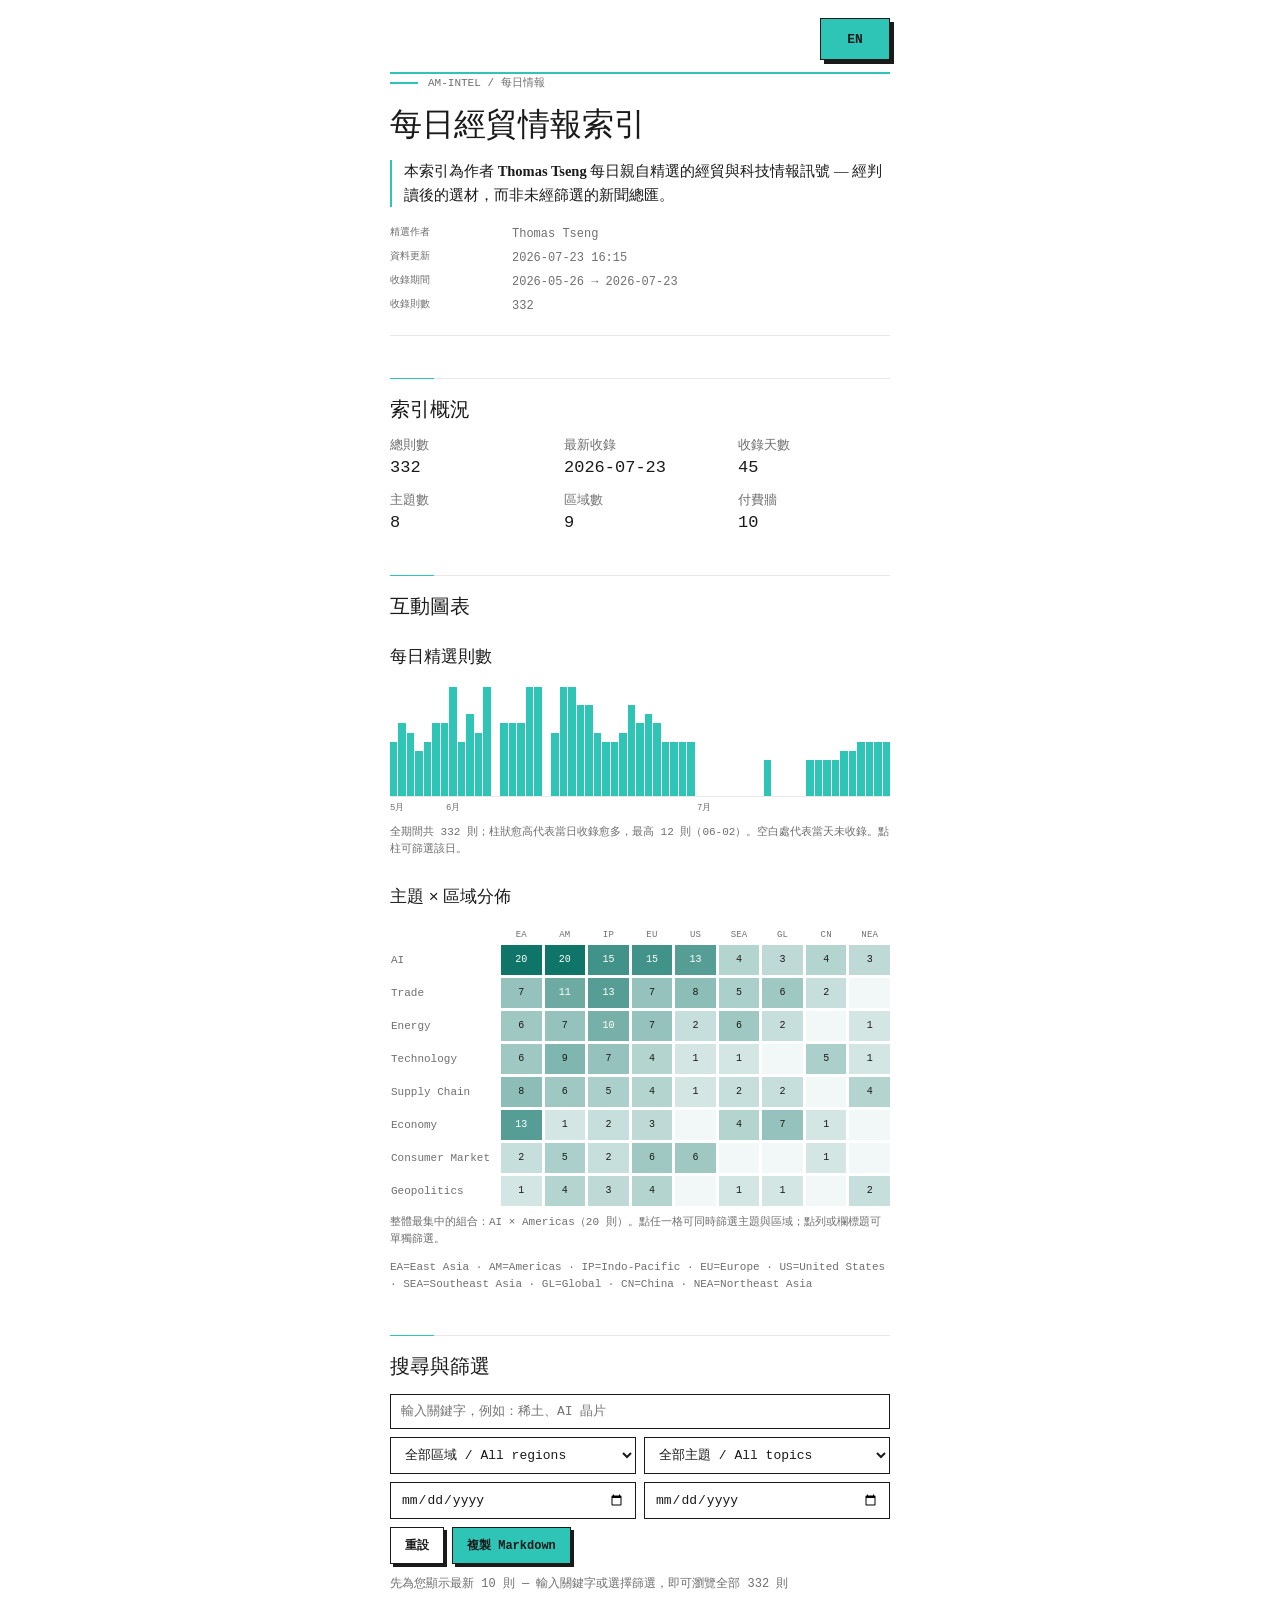
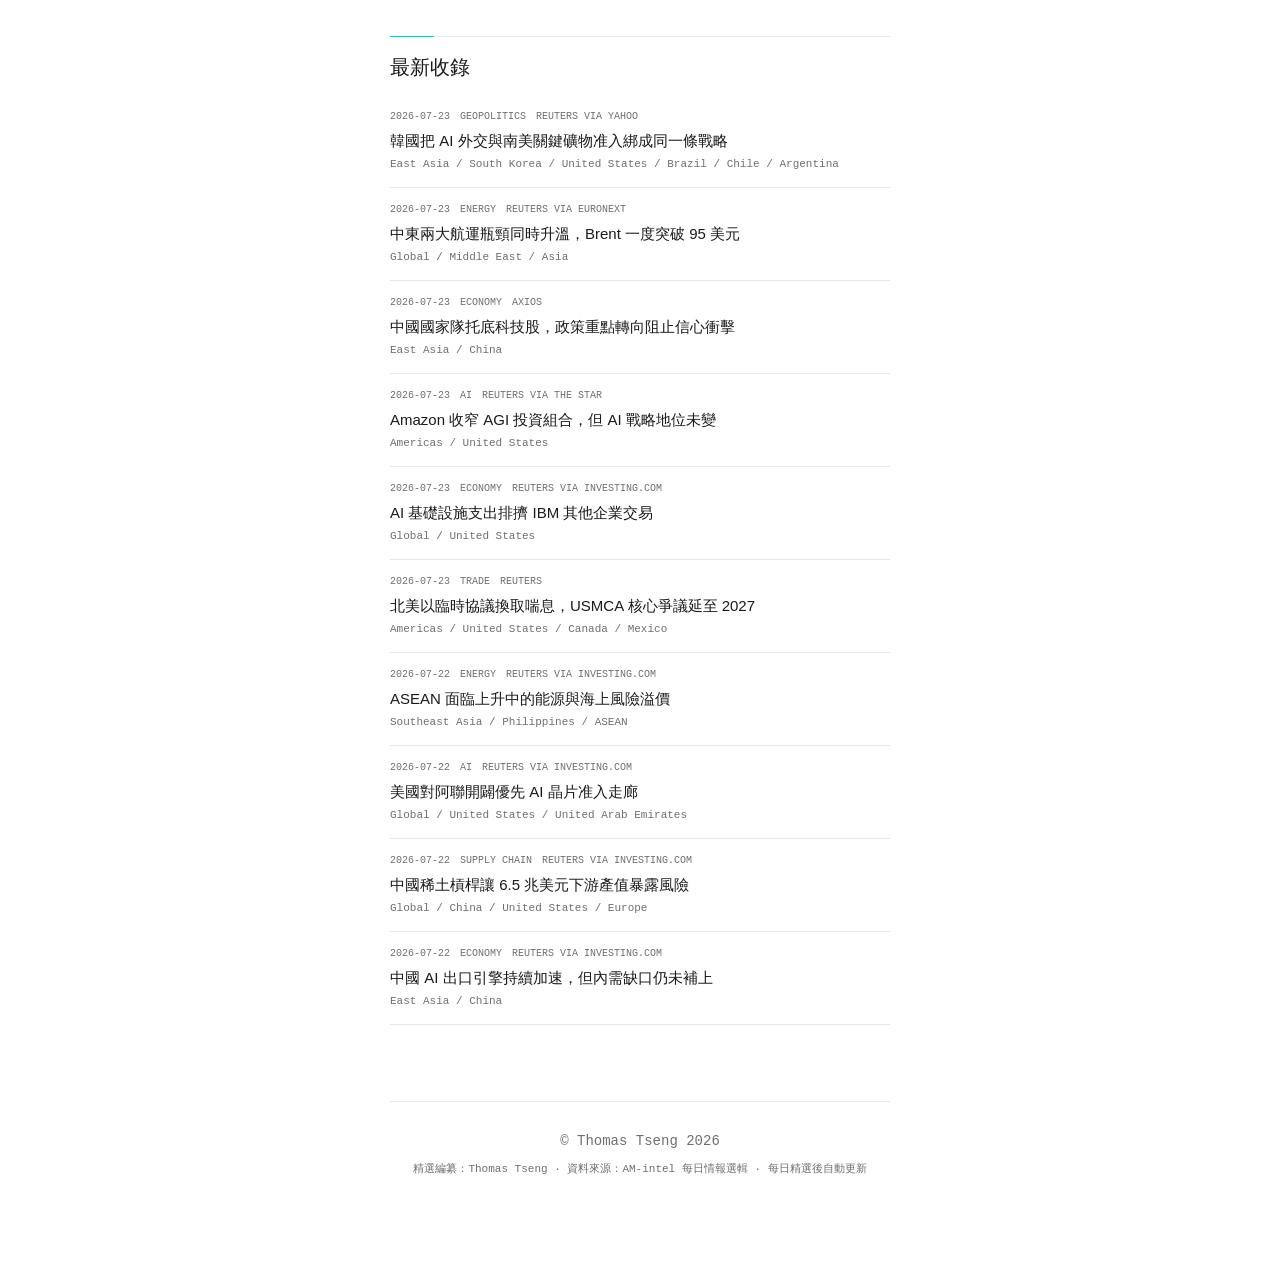
==== commit f105cc69: "fix: matrix row-label column 88->108px so Consumer Market renders untruncated (390px verified, no ov" ====
--- a/gas/index.html
+++ b/gas/index.html
@@ -387,7 +387,7 @@
 
   /* --- 矩陣 --- */
   const mx = $("chart-matrix");
-  mx.style.gridTemplateColumns = `88px repeat(${REGION_KEYS.length}, 1fr)`;
+  mx.style.gridTemplateColumns = `108px repeat(${REGION_KEYS.length}, 1fr)`;
   const corner = document.createElement("div");
   corner.className = "mx-corner";
   mx.appendChild(corner);
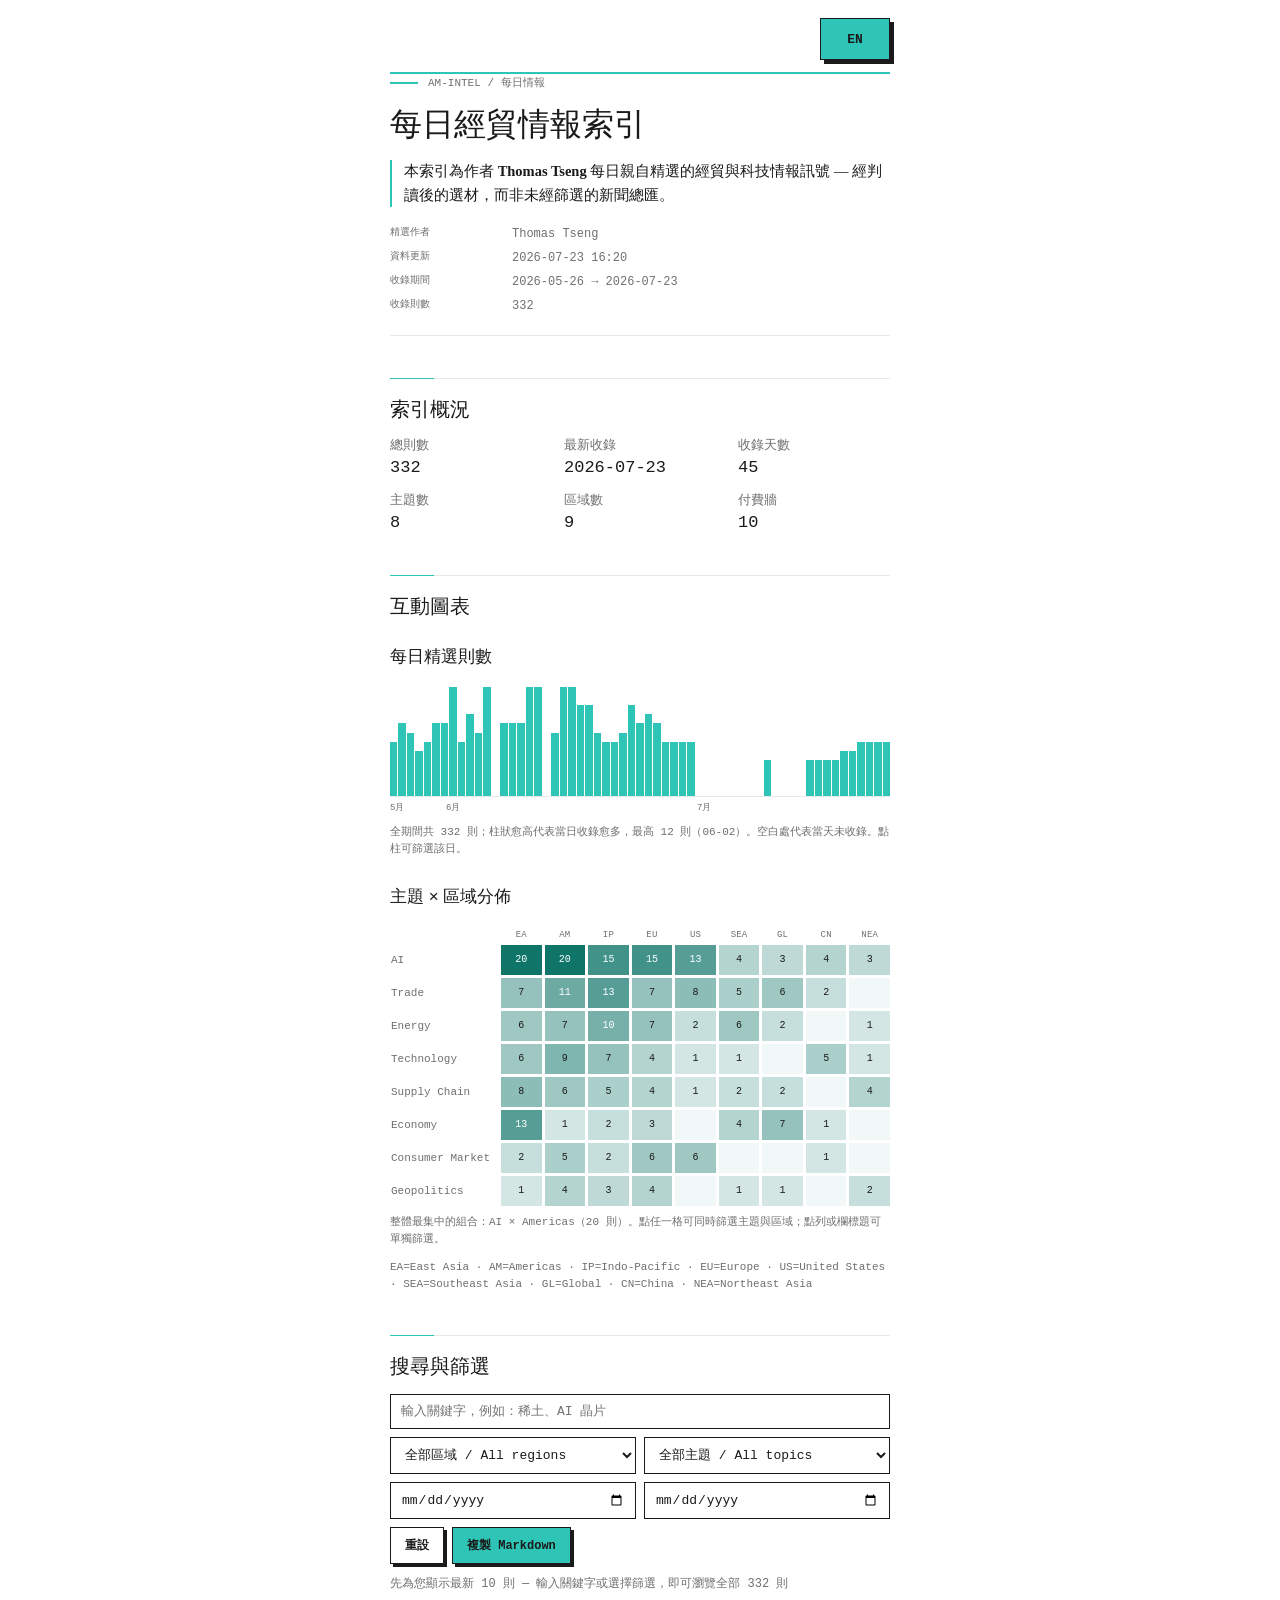
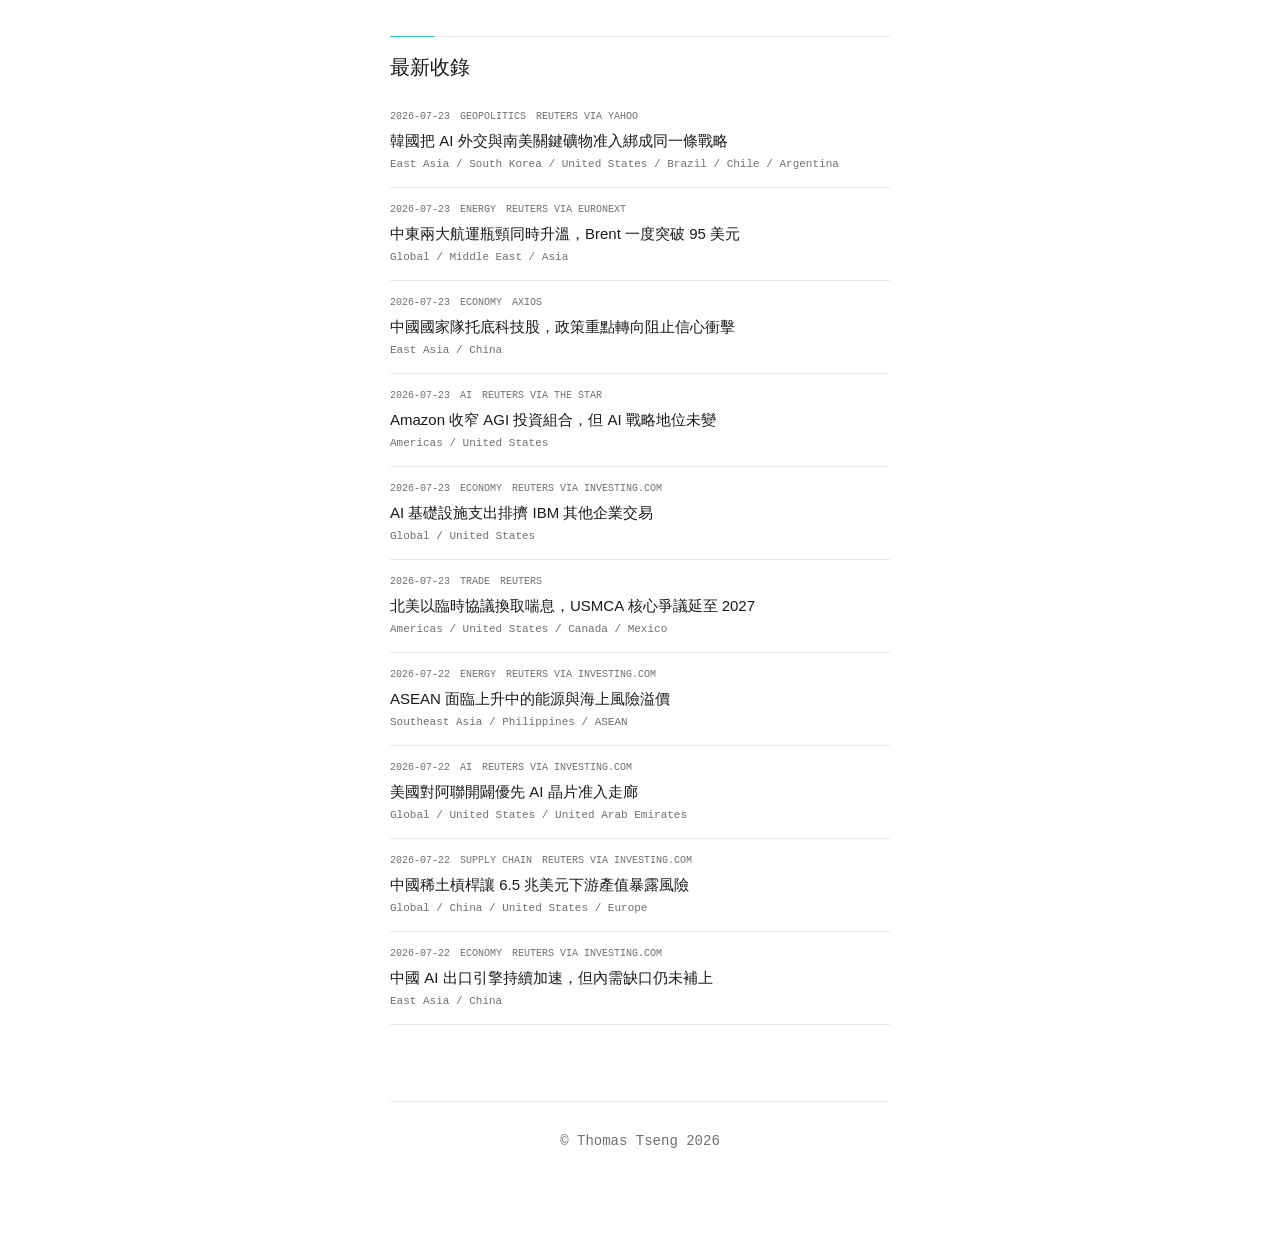
==== commit 1c8e0033: "footer: remove curator/source note line, keep copyright only" ====
--- a/gas/index.html
+++ b/gas/index.html
@@ -258,7 +258,6 @@
 
     <footer>
       &copy; Thomas Tseng 2026
-      <div class="foot-note muted" id="footer-meta"></div>
     </footer>
   </main>
   <div id="tip" role="status" aria-hidden="true"></div>
@@ -708,10 +707,6 @@
     $("st-cats").textContent = cats.length;
     $("st-regions").textContent = regs.length;
     $("st-paywall").textContent = d.items.filter(i => i.paywall).length;
-    $("footer-meta").innerHTML = dual(
-      `精選編纂：Thomas Tseng · 資料來源：AM-intel 每日情報選輯 · 每日精選後自動更新`,
-      `Curated by Thomas Tseng · Source: the AM-intel daily intelligence collection · updated with each day's selection`
-    );
     render();
 }
 /* 載入順序：1) 內嵌 dataset（vault 離線版，builder 注入）2) fetch data.json（Pages 版） */
